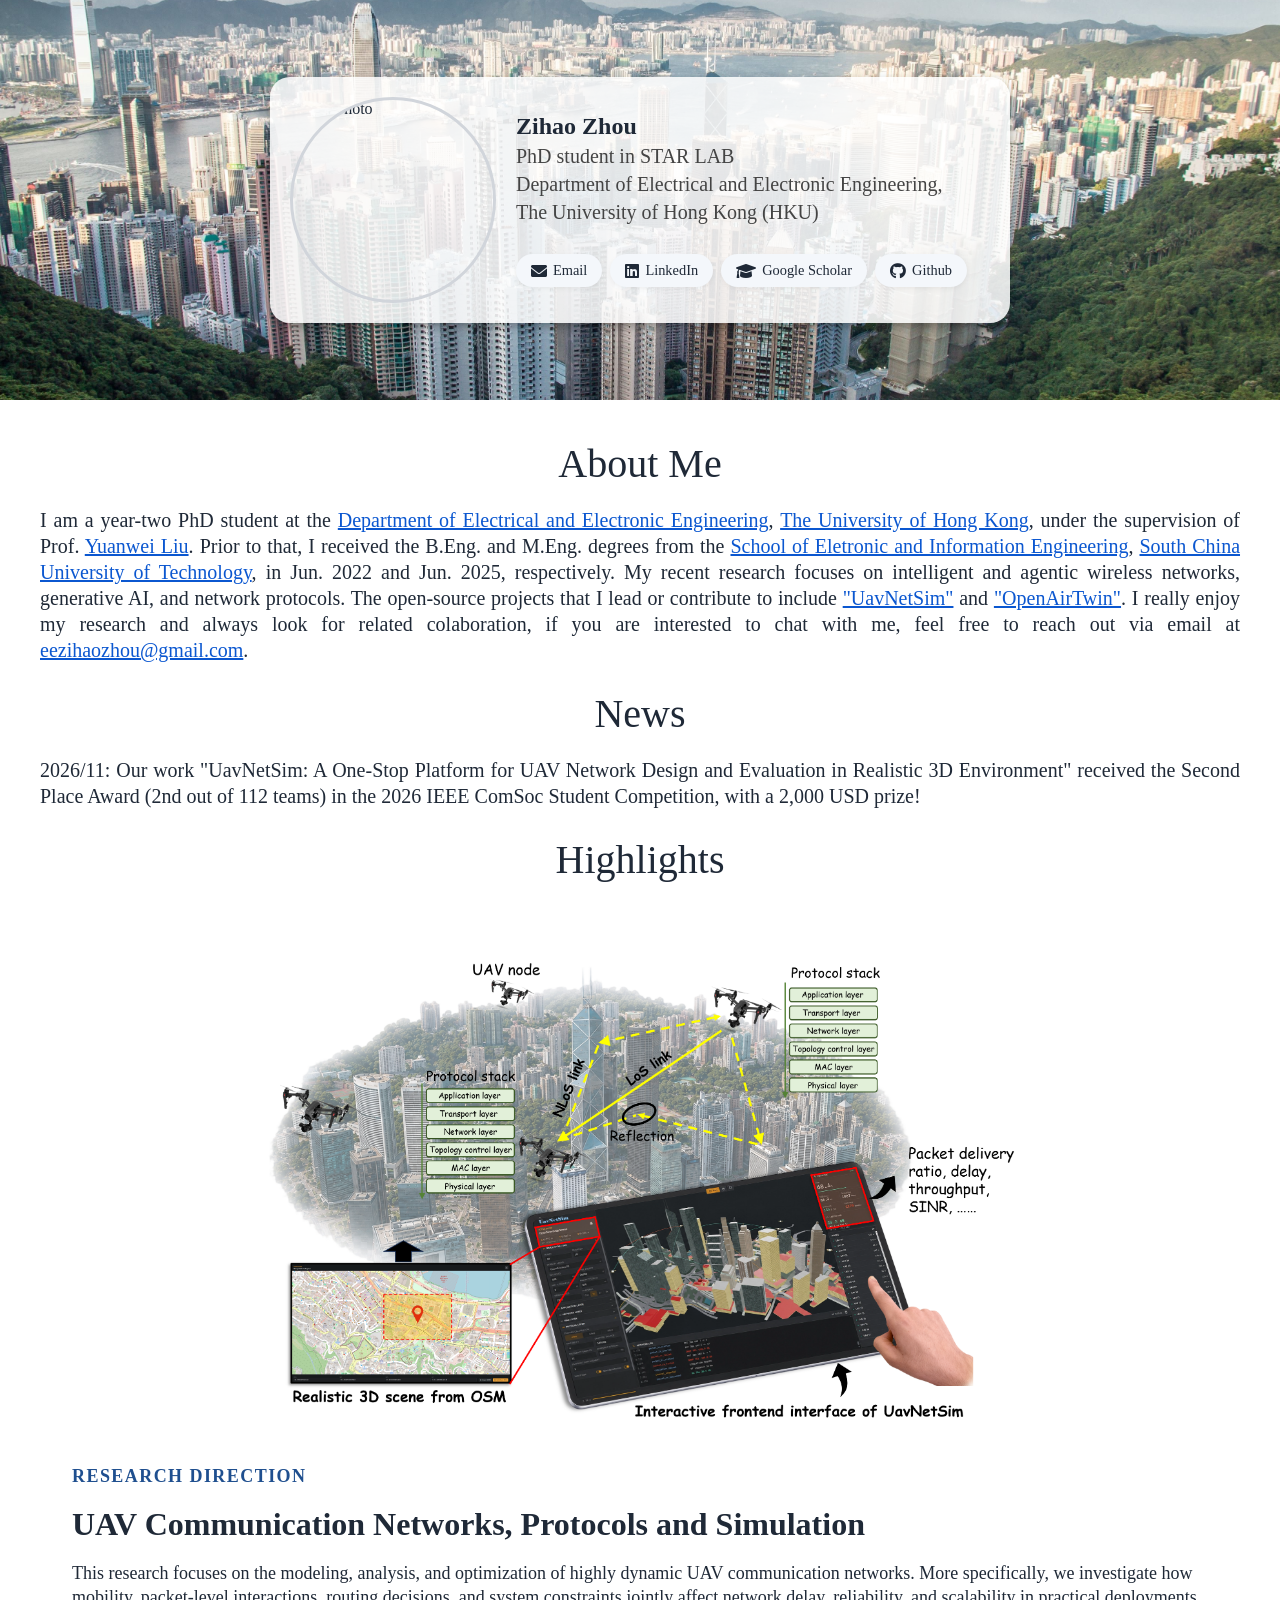
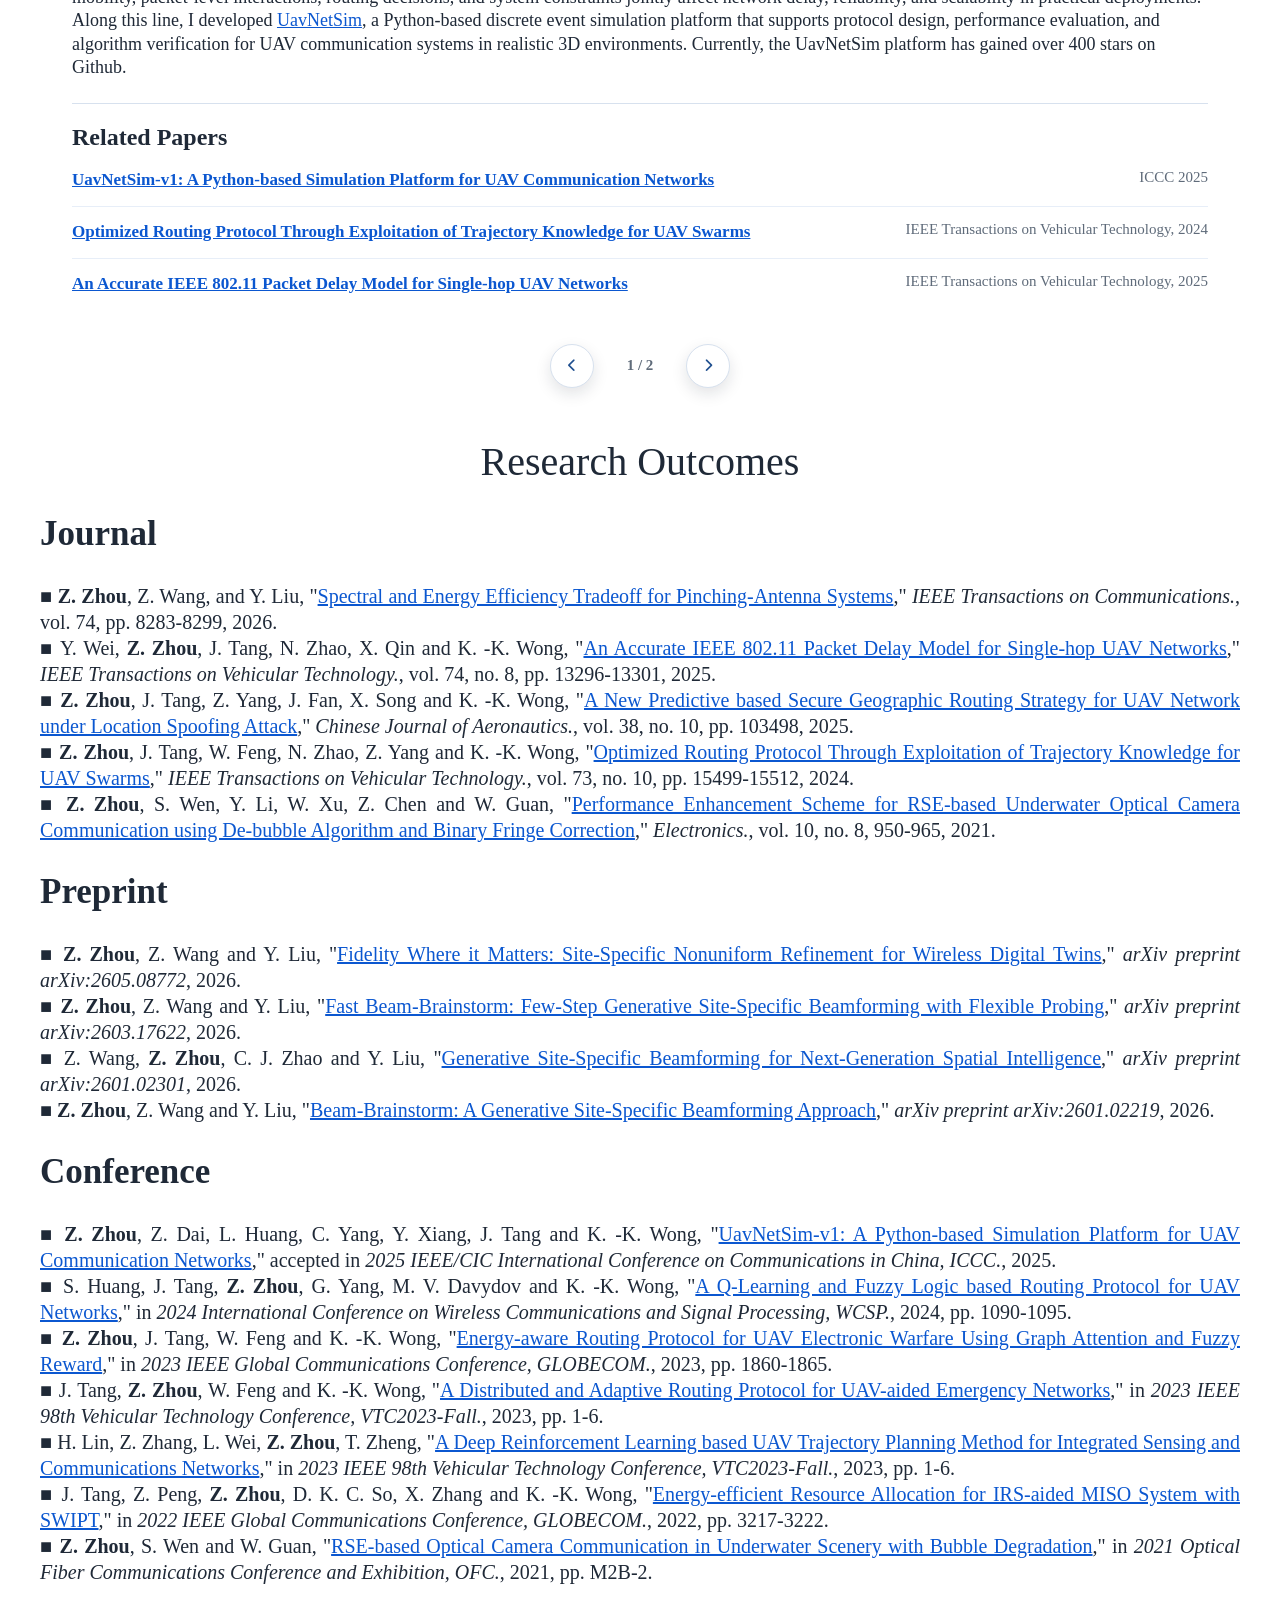
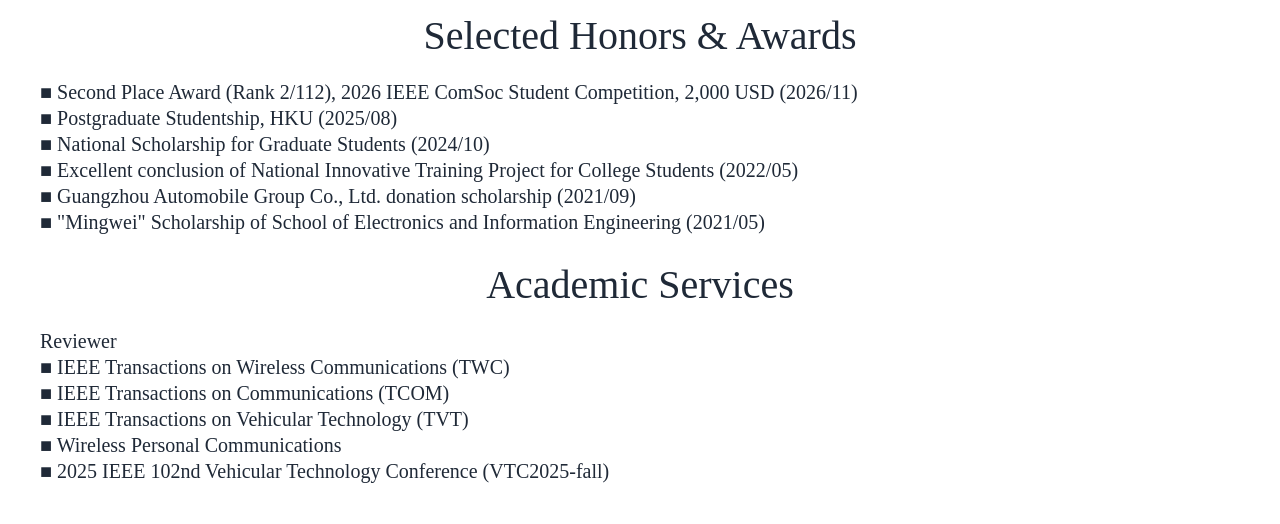
==== index.html @ ff1c07c1 "Update index.html" ====
<!DOCTYPE html>
<html lang="en">
<head>
  <meta charset="UTF-8">
  <title>Felix, Z. Zhou</title>
  <meta name="description" content="Zihao Zhou's homepage">
  <link rel="stylesheet" type="text/css" href="stylesheet.css?v=20260824-comic">

  <!-- Link for icons -->
  <link rel="stylesheet" href="https://cdnjs.cloudflare.com/ajax/libs/font-awesome/6.0.0/css/all.min.css">
</head>

<body>
  <div class="header">
    <div class="info-box">
      <img src="images/ZihaoZhou.jpg" alt="My Photo">
      <div class="info-text">
        <h1>Zihao Zhou</h1>
        <p>PhD student in STAR LAB</p>
        <p>Department of Electrical and Electronic Engineering,</p>
        <p>The University of Hong Kong (HKU)</p>

        <div class="social-links">
          <a href="mailto:eezihaozhou@gmail.com" aria-label="Email"><i class="fas fa-envelope"></i> Email</a>
          <a href="https://www.linkedin.com/in/zihao-felix-zhou-886499319/" aria-label="LinkedIn"><i class="fab fa-linkedin"></i> LinkedIn</a>
          <a href="https://scholar.google.com/citations?user=kRO-WKAAAAAJ&hl=en" aria-label="Google Scholar"><i class="fas fa-graduation-cap"></i> Google Scholar</a>
          <a href="https://github.com/Zihao-Felix-Zhou/" aria-label="GitHub"><i class="fab fa-github"></i> Github</a>
        </div>
      </div>
    </div>
  </div>

  <main class="main-container">
    <div class="main-text">
      <h1>About Me</h1>
      <p>
        I am a year-two PhD student at the <a href="https://www.eee.hku.hk/">Department of Electrical and Electronic Engineering</a>,
        <a href="https://www.hku.hk/">The University of Hong Kong</a>, under the supervision of Prof. <a href="https://www.eee.hku.hk/~yuanwei/">Yuanwei Liu</a>.
        Prior to that, I received the B.Eng. and M.Eng. degrees from the <a href="https://www2.scut.edu.cn/ee/">School of Eletronic and Information Engineering</a>,
        <a href="https://www.scut.edu.cn/new/">South China University of Technology</a>, in Jun. 2022 and Jun. 2025, respectively. My recent research focuses on
        intelligent and agentic wireless networks, generative AI, and network protocols. The open-source projects that I lead or contribute to include 
        <a href="https://github.com/Zihao-Felix-Zhou/UavNetSim">"UavNetSim"</a> and <a href="https://github.com/HKUOpenSource/OpenAirTwin">"OpenAirTwin"</a>.
        I really enjoy my research and always look for related colaboration, if you are interested to chat with me,
        feel free to reach out via email at <a href="mailto:eezihaozhou@gmail.com">eezihaozhou@gmail.com</a>.
      </p>
    </div>

    <div class="main-text">
      <h1>News</h1>
      <p>
        2026/11: Our work "UavNetSim: A One-Stop Platform for UAV Network Design and Evaluation in Realistic 3D Environment" 
        received the Second Place Award (2nd out of 112 teams) in the 2026 IEEE ComSoc Student Competition, with a 2,000 USD prize! <br>
      </p>

    <div class="main-text">
      <h1>Highlights</h1>
    </div>

    <section class="highlights-carousel" data-highlight-carousel>
      <div class="highlight-viewport">
        <div class="highlight-track">
          <article class="highlight-slide">
            <section class="highlight-card">
              <div class="highlight-media">
                <img src="images/overview.png" alt="UavNetSim-v1 overview">
              </div>

              <div class="highlight-content">
                <p class="highlight-label">Research Direction</p>
                <h2>UAV Communication Networks, Protocols and Simulation</h2>
                <p>
                  This research focuses on the modeling, analysis, and optimization of highly dynamic UAV communication networks. More specifically, 
                  we investigate how mobility, packet-level interactions, routing decisions, and system constraints jointly affect network
                  delay, reliability, and scalability in practical deployments. Along this line, I developed 
                  <a href="https://github.com/Zihao-Felix-Zhou/UavNetSim-v1">UavNetSim</a>, a Python-based discrete event simulation platform that supports
                  protocol design, performance evaluation, and algorithm verification for UAV communication systems in realistic 3D environments. Currently,
                  the UavNetSim platform has gained over 400 stars on Github.
                </p>

                <div class="highlight-results">
                  <h3>Related Papers</h3>
                  <ul class="highlight-paper-list">
                    <li>
                      <a href="https://arxiv.org/abs/2507.09852">UavNetSim-v1: A Python-based Simulation Platform for UAV Communication Networks</a>
                      <span>ICCC 2025</span>
                    </li>
                    <li>
                      <a href="https://ieeexplore.ieee.org/abstract/document/10539275">Optimized Routing Protocol Through Exploitation of Trajectory Knowledge for UAV Swarms</a>
                      <span>IEEE Transactions on Vehicular Technology, 2024</span>
                    </li>
                    <li>
                      <a href="https://ieeexplore.ieee.org/abstract/document/10938402/">An Accurate IEEE 802.11 Packet Delay Model for Single-hop UAV Networks</a>
                      <span>IEEE Transactions on Vehicular Technology, 2025</span>
                    </li>        
                  </ul>
                </div>
              </div>
            </section>
          </article>

          <article class="highlight-slide">
            <section class="highlight-card">
              <div class="highlight-media">
                <img src="images/GenSSBF.png" alt="Generative site-specific beamforming overview">
              </div>

              <div class="highlight-content">
                <p class="highlight-label">Research Direction</p>
                <h2>Spatial Intelligence and Site-Specific Learning</h2>
                <p>
                  This project investigates spatial intelligence from two perspectives. The first concerns the data foundation (stage 1), which specifically includes the
                  construction, refinement, and calibration of digital twins (DTs), as well as the design of wireless datasets. The second perspective focuses on 
                  how site-specific data (from stage 1) and environmental information from other modalities can be leveraged to assist downstream wireless tasks (stage 2), e.g., beamforming,
                  and radio map prediction. 
                </p>

                <div class="highlight-results">
                  <h3>Related Papers</h3>
                  <ul class="highlight-paper-list">
                    <li>
                      <a href="https://arxiv.org/abs/2605.08772">Fidelity Where it Matters: Site-Specific Nonuniform Refinement for Wireless Digital Twins</a>
                      <span>arXiv 2026</span>
                    </li>          
                    <li>
                      <a href="https://arxiv.org/abs/2601.02301">Generative Site-Specific Beamforming for Next-Generation Spatial Intelligence</a>
                      <span>IEEE Communications Magazine, 2026</span>
                    </li>
                    <li>
                      <a href="https://arxiv.org/abs/2603.17622">Fast Beam-Brainstorm: Few-Step Generative Site-Specific Beamforming with Flexible Probing</a>
                      <span>arXiv 2026</span>
                    </li>
                    <li>
                      <a href="https://arxiv.org/abs/2601.02219">Beam-Brainstorm: A Generative Site-Specific Beamforming Approach</a>
                      <span>arXiv 2026</span>
                    </li> 
                  </ul>
                </div>
              </div>
            </section>
          </article>
        </div>
      </div>

      <div class="highlight-controls">
        <button class="highlight-nav" type="button" data-highlight-prev aria-label="Previous research direction">
          <i class="fas fa-chevron-left"></i>
        </button>
        <span class="highlight-counter" data-highlight-counter>1 / 2</span>
        <button class="highlight-nav" type="button" data-highlight-next aria-label="Next research direction">
          <i class="fas fa-chevron-right"></i>
        </button>
      </div>
    </section>

    <div class="main-text">
      <h1>Research Outcomes</h1>
      <h2 style="text-align: left;">Journal</h2>
      <p>
        &#9632; <b>Z. Zhou</b>, Z. Wang, and Y. Liu,
        "<a href="https://ieeexplore.ieee.org/abstract/document/11493532">Spectral and Energy Efficiency Tradeoff for Pinching-Antenna Systems</a>,"
        <i>IEEE Transactions on Communications.</i>,
        vol. 74, pp. 8283-8299, 2026. <br>
        
        &#9632; Y. Wei, <b>Z. Zhou</b>, J. Tang, N. Zhao, X. Qin and K. -K. Wong,
        "<a href="https://ieeexplore.ieee.org/abstract/document/10938402/">An Accurate IEEE 802.11 Packet Delay Model for Single-hop UAV Networks</a>,"
        <i>IEEE Transactions on Vehicular Technology.</i>,
        vol. 74, no. 8, pp. 13296-13301, 2025. <br>

        &#9632; <b>Z. Zhou</b>, J. Tang, Z. Yang, J. Fan, X. Song and K. -K. Wong,
        "<a href="https://www.sciencedirect.com/science/article/pii/S1000936125001049#aep-article-footnote-id1">A New Predictive based Secure Geographic Routing Strategy for UAV Network under Location Spoofing Attack</a>,"
        <i>Chinese Journal of Aeronautics.</i>,
        vol. 38, no. 10, pp. 103498, 2025. <br>

        &#9632; <b>Z. Zhou</b>, J. Tang, W. Feng, N. Zhao, Z. Yang and K. -K. Wong,
        "<a href="https://ieeexplore.ieee.org/abstract/document/10539275">Optimized Routing Protocol Through Exploitation of Trajectory Knowledge for UAV Swarms</a>,"
        <i>IEEE Transactions on Vehicular Technology.</i>,
        vol. 73, no. 10, pp. 15499-15512, 2024. <br>

        &#9632; <b>Z. Zhou</b>, S. Wen, Y. Li, W. Xu, Z. Chen and W. Guan,
        "<a href="https://www.mdpi.com/2079-9292/10/8/950">Performance Enhancement Scheme for RSE-based Underwater Optical Camera Communication using De-bubble Algorithm and Binary Fringe Correction</a>,"
        <i>Electronics.</i>,
        vol. 10, no. 8, 950-965, 2021.<br>
      </p>

      <h2 style="text-align: left;">Preprint</h2>
      <p>
        &#9632; <b>Z. Zhou</b>, Z. Wang and Y. Liu,
        "<a href="https://arxiv.org/abs/2605.08772">Fidelity Where it Matters: Site-Specific Nonuniform Refinement for Wireless Digital Twins</a>,"
        <i>arXiv preprint arXiv:2605.08772</i>, 2026. <br>
        
        &#9632; <b>Z. Zhou</b>, Z. Wang and Y. Liu,
        "<a href="https://arxiv.org/abs/2603.17622">Fast Beam-Brainstorm: Few-Step Generative Site-Specific Beamforming with Flexible Probing</a>,"
        <i>arXiv preprint arXiv:2603.17622</i>, 2026. <br>
        
        &#9632; Z. Wang, <b>Z. Zhou</b>, C. J. Zhao and Y. Liu,
        "<a href="https://arxiv.org/abs/2601.02301">Generative Site-Specific Beamforming for Next-Generation Spatial Intelligence</a>,"
        <i>arXiv preprint arXiv:2601.02301</i>, 2026. <br>

        &#9632; <b>Z. Zhou</b>, Z. Wang and Y. Liu,
        "<a href="https://arxiv.org/abs/2601.02219">Beam-Brainstorm: A Generative Site-Specific Beamforming Approach</a>,"
        <i>arXiv preprint arXiv:2601.02219</i>, 2026. <br>
      </p>

      <h2 style="text-align: left;">Conference</h2>
      <p>
        &#9632; <b>Z. Zhou</b>, Z. Dai, L. Huang, C. Yang, Y. Xiang, J. Tang and K. -K. Wong,
        "<a href="https://arxiv.org/abs/2507.09852">UavNetSim-v1: A Python-based Simulation Platform for UAV Communication Networks</a>," accepted in
        <i>2025 IEEE/CIC International Conference on Communications in China, ICCC.</i>, 2025.<br>

        &#9632; S. Huang, J. Tang, <b>Z. Zhou</b>, G. Yang, M. V. Davydov and K. -K. Wong,
        "<a href="https://ieeexplore.ieee.org/document/10826772">A Q-Learning and Fuzzy Logic based Routing Protocol for UAV Networks</a>,"
        in <i>2024 International Conference on Wireless Communications and Signal Processing, WCSP.</i>,
        2024, pp. 1090-1095.<br>

        &#9632; <b>Z. Zhou</b>, J. Tang, W. Feng and K. -K. Wong,
        "<a href="https://ieeexplore.ieee.org/abstract/document/10437213">Energy-aware Routing Protocol for UAV Electronic Warfare Using Graph Attention and Fuzzy Reward</a>,"
        in <i>2023 IEEE Global Communications Conference, GLOBECOM.</i>,
        2023, pp. 1860-1865.<br>

        &#9632; J. Tang, <b>Z. Zhou</b>, W. Feng and K. -K. Wong,
        "<a href="https://ieeexplore.ieee.org/abstract/document/10333575">A Distributed and Adaptive Routing Protocol for UAV-aided Emergency Networks</a>,"
        in <i>2023 IEEE 98th Vehicular Technology Conference, VTC2023-Fall.</i>,
        2023, pp. 1-6.<br>

        &#9632; H. Lin, Z. Zhang, L. Wei, <b>Z. Zhou</b>, T. Zheng,
        "<a href="https://ieeexplore.ieee.org/abstract/document/10333531">A Deep Reinforcement Learning based UAV Trajectory Planning Method for Integrated Sensing and Communications Networks</a>,"
        in <i>2023 IEEE 98th Vehicular Technology Conference, VTC2023-Fall.</i>,
        2023, pp. 1-6.<br>

        &#9632; J. Tang, Z. Peng, <b>Z. Zhou</b>, D. K. C. So, X. Zhang and K. -K. Wong,
        "<a href="https://ieeexplore.ieee.org/abstract/document/10000645">Energy-efficient Resource Allocation for IRS-aided MISO System with SWIPT</a>,"
        in <i>2022 IEEE Global Communications Conference, GLOBECOM.</i>,
        2022, pp. 3217-3222.<br>

        &#9632; <b>Z. Zhou</b>, S. Wen and W. Guan,
        "<a href="https://opg.optica.org/abstract.cfm?uri=OFC-2021-M2B.2">RSE-based Optical Camera Communication in Underwater Scenery with Bubble Degradation</a>,"
        in <i>2021 Optical Fiber Communications Conference and Exhibition, OFC.</i>,
        2021, pp. M2B-2.<br>
      </p>
    </div>

    <div class="main-text">
      <h1>Selected Honors & Awards</h1>
      <p>
        &#9632; Second Place Award (Rank 2/112), 2026 IEEE ComSoc Student Competition, 2,000 USD (2026/11) <br>
        &#9632; Postgraduate Studentship, HKU (2025/08) <br>
        &#9632; National Scholarship for Graduate Students (2024/10) <br>
        &#9632; Excellent conclusion of National Innovative Training Project for College Students (2022/05) <br>
        &#9632; Guangzhou Automobile Group Co., Ltd. donation scholarship (2021/09) <br>
        &#9632; "Mingwei" Scholarship of School of Electronics and Information Engineering (2021/05) <br>
      </p>
    </div>

    <div class="main-text">
      <h1>Academic Services</h1>
      <p>
        Reviewer<br>
        &#9632; IEEE Transactions on Wireless Communications (TWC) <br>
        &#9632; IEEE Transactions on Communications (TCOM) <br>
        &#9632; IEEE Transactions on Vehicular Technology (TVT) <br>
        &#9632; Wireless Personal Communications <br>
        &#9632; 2025 IEEE 102nd Vehicular Technology Conference (VTC2025-fall) <br>
      </p>
    </div>

    <script>
      document.querySelectorAll("[data-highlight-carousel]").forEach((carousel) => {
        const track = carousel.querySelector(".highlight-track");
        const slides = Array.from(carousel.querySelectorAll(".highlight-slide"));
        const prevButton = carousel.querySelector("[data-highlight-prev]");
        const nextButton = carousel.querySelector("[data-highlight-next]");
        const counter = carousel.querySelector("[data-highlight-counter]");
        const viewport = carousel.querySelector(".highlight-viewport");
        let currentIndex = 0;
        let startX = null;

        function syncViewportHeight() {
          viewport.style.height = `${slides[currentIndex].offsetHeight}px`;
        }

        function updateCarousel() {
          track.style.transform = `translateX(-${currentIndex * 100}%)`;
          counter.textContent = `${currentIndex + 1} / ${slides.length}`;

          const isSingleSlide = slides.length <= 1;
          prevButton.disabled = isSingleSlide;
          nextButton.disabled = isSingleSlide;

          requestAnimationFrame(syncViewportHeight);
        }

        function showSlide(index) {
          currentIndex = (index + slides.length) % slides.length;
          updateCarousel();
        }

        prevButton.addEventListener("click", () => showSlide(currentIndex - 1));
        nextButton.addEventListener("click", () => showSlide(currentIndex + 1));

        viewport.addEventListener("pointerdown", (event) => {
          if (event.pointerType !== "touch") {
            startX = null;
            return;
          }

          startX = event.clientX;
        });

        viewport.addEventListener("pointerup", (event) => {
          if (event.pointerType !== "touch") {
            startX = null;
            return;
          }

          if (startX === null) {
            return;
          }

          const deltaX = event.clientX - startX;
          startX = null;

          if (Math.abs(deltaX) < 50) {
            return;
          }

          if (deltaX > 0) {
            showSlide(currentIndex - 1);
            return;
          }

          showSlide(currentIndex + 1);
        });

        viewport.addEventListener("pointerleave", () => {
          startX = null;
        });

        viewport.addEventListener("pointercancel", () => {
          startX = null;
        });

        updateCarousel();
        window.addEventListener("resize", syncViewportHeight);
        window.addEventListener("load", syncViewportHeight);
      });
    </script>

    <script type="text/javascript" id="clustrmaps" src="//clustrmaps.com/map_v2.js?d=jdVFfP7hsiqmHBLNMCb8-M3EGM4RxQ9QWeLvNR3xdIs&cl=ffffff&w=400"></script>
  </main>
</body>
</html>
---- stylesheet.css ----
:root {
  --primary-color: #1f4f8f;
  --primary-dark: #163a69;
  --accent-color: #eef4ff;
  --text-color: #1f2937;
  --text-light: #5f6b7a;
  --light-gray: #f4f7fb;
  --border-color: #d7e1ee;
  --card-bg: #ffffff;
  --box-shadow: 0 12px 30px rgba(15, 23, 42, 0.08);
  --transition: all 0.25s ease;
}

body {
  margin: 0;
  font-family: "Comic Sans MS", "Comic Sans", cursive;
  color: var(--text-color);
  background-color: #ffffff;
}

/* **********************Header********************** */
.header {
  background-image: url("images/Hong-Kong-2.jpg");
  background-size: cover;
  background-position: center;
  height: 400px;
  position: relative;
}

.info-box {
  position: absolute;
  top: 50%;
  left: 50%;
  transform: translate(-50%, -50%);
  background-color: rgba(255, 255, 255, 0.86);
  border-radius: 20px;
  box-shadow: 0 4px 10px rgba(0, 0, 0, 0.3);
  display: flex;
  padding: 20px;
  width: 700px;
  max-width: calc(100% - 40px);
  align-items: center;
}

.info-box img {
  width: 200px;
  height: 200px;
  border-radius: 50%;
  object-fit: cover;
  margin-right: 20px;
  border: 3px solid #d1d5db;
}

.info-text h1 {
  margin: 0;
  font-size: 24px;
}

.info-text p {
  margin: 5px 0;
  font-size: 20px;
  color: #444444;
}
/* -------------------------------------------------- */

/* ***********************Main*********************** */
.main-container {
  max-width: 1200px;
  margin: 40px auto;
  padding: 0 20px;
}

.main-text h1 {
  text-align: center;
  font-size: 40px;
  font-weight: normal;
  margin-bottom: 0.5em;
}

.main-text h2 {
  text-align: left;
  font-size: 35px;
}

.main-text p {
  text-align: justify;
  font-size: 20px;
  line-height: 1.3;
}

a {
  color: #0b57d0;
  text-decoration: underline;
}

a:hover {
  color: #0842a0;
}
/* -------------------------------------------------- */

/* *******************Social Links******************* */
.social-links {
  display: flex;
  justify-content: start;
  flex-wrap: wrap;
  gap: 8px;
  margin-top: 30px;
}

.social-links a {
  display: inline-flex;
  align-items: center;
  gap: 6px;
  padding: 8px 15px;
  border-radius: 25px;
  background-color: var(--light-gray);
  color: var(--text-color);
  text-decoration: none;
  transition: var(--transition);
  font-weight: 500;
  box-shadow: 0 2px 5px rgba(0, 0, 0, 0.05);
  font-size: 0.9rem;
}

.social-links a:hover {
  background-color: var(--accent-color);
  color: var(--primary-color);
  transform: translateY(-3px);
  box-shadow: var(--box-shadow);
}

.social-links a i {
  font-size: 1rem;
}
/* -------------------------------------------------- */

/* *********************Highlights******************* */
.highlights-carousel {
  width: 100%;
  margin-bottom: 50px;
}

.highlight-viewport {
  overflow: hidden;
  touch-action: pan-y;
  transition: height 0.35s ease;
}

.highlight-track {
  display: flex;
  align-items: flex-start;
  transition: transform 0.45s ease;
  will-change: transform;
}

.highlight-slide {
  flex: 0 0 100%;
  min-width: 100%;
}

.highlight-card {
  width: 100%;
  background-color: var(--card-bg);
  border-radius: 18px;
  overflow: hidden;
  transition: transform 0.3s ease;
}

.highlight-card:hover {
  transform: translateY(-5px);
}

.highlight-media {
  background: transparent;
  padding: 18px 18px 0;
  overflow: hidden;
}

.highlight-media img {
  width: 100%;
  height: auto;
  max-height: 520px;
  display: block;
  object-fit: contain;
  transition: transform 0.35s ease;
}

.highlight-card:hover .highlight-media img {
  transform: scale(1.03);
}

.highlight-content {
  padding: 24px 32px 30px;
}

.highlight-label {
  margin: 0 0 10px;
  font-size: 0.95rem;
  font-weight: 700;
  letter-spacing: 0.08em;
  text-transform: uppercase;
  color: var(--primary-color);
  text-align: left;
}

.highlight-content h2 {
  margin: 0 0 18px;
  font-size: 32px;
  line-height: 1.25;
}

.highlight-content p {
  margin: 0 0 16px;
  font-size: 18px;
  line-height: 1.3;
  text-align: left;
}

.highlight-content p:last-child {
  margin-bottom: 0;
}

.highlight-proof {
  display: inline-flex;
  align-items: center;
  gap: 7px;
  margin-top: 2px;
  color: var(--primary-color);
  font-size: 16px;
  text-decoration: none;
  border-bottom: 1px solid currentColor;
}

.highlight-proof:hover {
  color: #0842a0;
}

.highlight-proof i {
  font-size: 18px;
}

.highlight-proof strong {
  font-size: 18px;
}

.highlight-results {
  margin-top: 24px;
  padding-top: 20px;
  border-top: 1px solid var(--border-color);
}

.highlight-results h3 {
  margin: 0 0 18px;
  font-size: 24px;
}

.highlight-paper-list {
  list-style: none;
  margin: 0;
  padding: 0;
}

.highlight-paper-list li {
  display: flex;
  flex-direction: column;
  gap: 6px;
  padding: 14px 0;
  border-bottom: 1px solid #e7eef8;
}

.highlight-paper-list li:first-child {
  padding-top: 0;
}

.highlight-paper-list li:last-child {
  border-bottom: none;
  padding-bottom: 0;
}

.highlight-paper-list a {
  font-size: 17px;
  font-weight: 600;
  line-height: 1.35;
}

.highlight-paper-list span {
  color: var(--text-light);
  font-size: 15px;
}

.highlight-controls {
  display: flex;
  align-items: center;
  justify-content: center;
  gap: 14px;
  margin-top: 18px;
}

.highlight-nav {
  width: 44px;
  height: 44px;
  border: 1px solid var(--border-color);
  border-radius: 50%;
  background-color: #ffffff;
  color: var(--primary-color);
  cursor: pointer;
  box-shadow: 0 6px 16px rgba(15, 23, 42, 0.12);
  transition: transform 0.25s ease, box-shadow 0.25s ease, background-color 0.25s ease;
}

.highlight-nav:hover {
  transform: translateY(-2px);
  background-color: var(--accent-color);
  box-shadow: 0 10px 20px rgba(15, 23, 42, 0.16);
}

.highlight-nav:disabled {
  cursor: not-allowed;
  opacity: 0.45;
  transform: none;
  box-shadow: 0 6px 16px rgba(15, 23, 42, 0.08);
}

.highlight-counter {
  min-width: 64px;
  text-align: center;
  font-size: 15px;
  font-weight: 600;
  color: var(--text-light);
}
/* -------------------------------------------------- */

/* *********************Responsive******************* */
@media (min-width: 900px) {
  .highlight-paper-list li {
    flex-direction: row;
    justify-content: space-between;
    align-items: flex-start;
    gap: 20px;
  }

  .highlight-paper-list a {
    max-width: 74%;
  }

  .highlight-paper-list span {
    text-align: right;
    white-space: nowrap;
  }
}

@media (max-width: 767px) {
  .header {
    height: auto;
    padding: 36px 0;
  }

  .info-box {
    position: static;
    transform: none;
    flex-direction: column;
    text-align: center;
    width: auto;
    margin: 0 20px;
  }

  .info-box img {
    margin-right: 0;
    margin-bottom: 18px;
    width: 160px;
    height: 160px;
  }

  .info-text p {
    font-size: 18px;
  }

  .main-container {
    margin: 24px auto;
  }

  .main-text h1 {
    font-size: 32px;
  }

  .main-text h2,
  .highlight-content h2 {
    font-size: 28px;
  }

  .main-text p,
  .highlight-content p,
  .highlight-paper-list a {
    font-size: 18px;
  }

  .highlight-media {
    padding: 14px 14px 0;
  }

  .highlight-media img {
    max-height: 360px;
  }

  .highlight-content {
    padding: 22px 20px;
  }

  .highlight-results h3 {
    font-size: 22px;
  }

  .highlight-controls {
    gap: 12px;
    margin-top: 14px;
  }

  .highlight-nav {
    width: 40px;
    height: 40px;
  }

  .highlight-counter {
    font-size: 14px;
  }

  .highlight-paper-list span {
    font-size: 15px;
  }
}
/* -------------------------------------------------- */
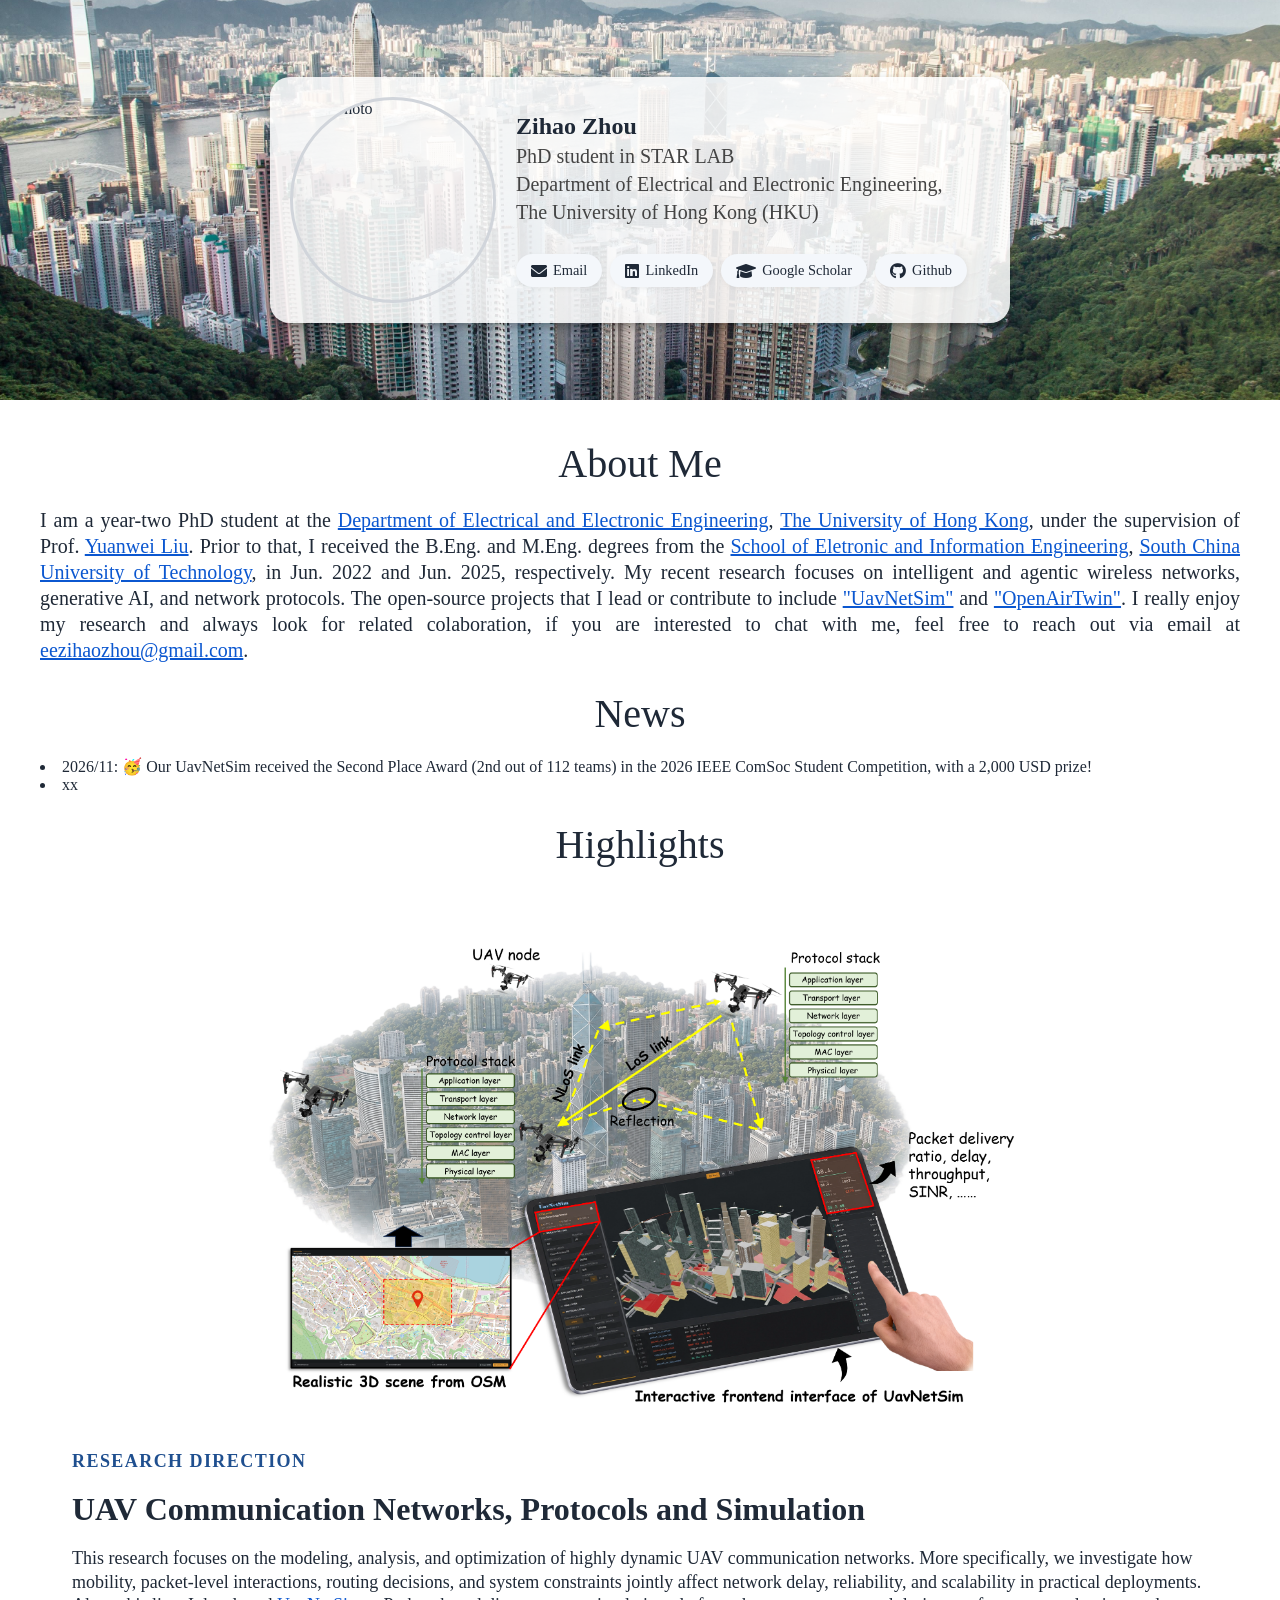
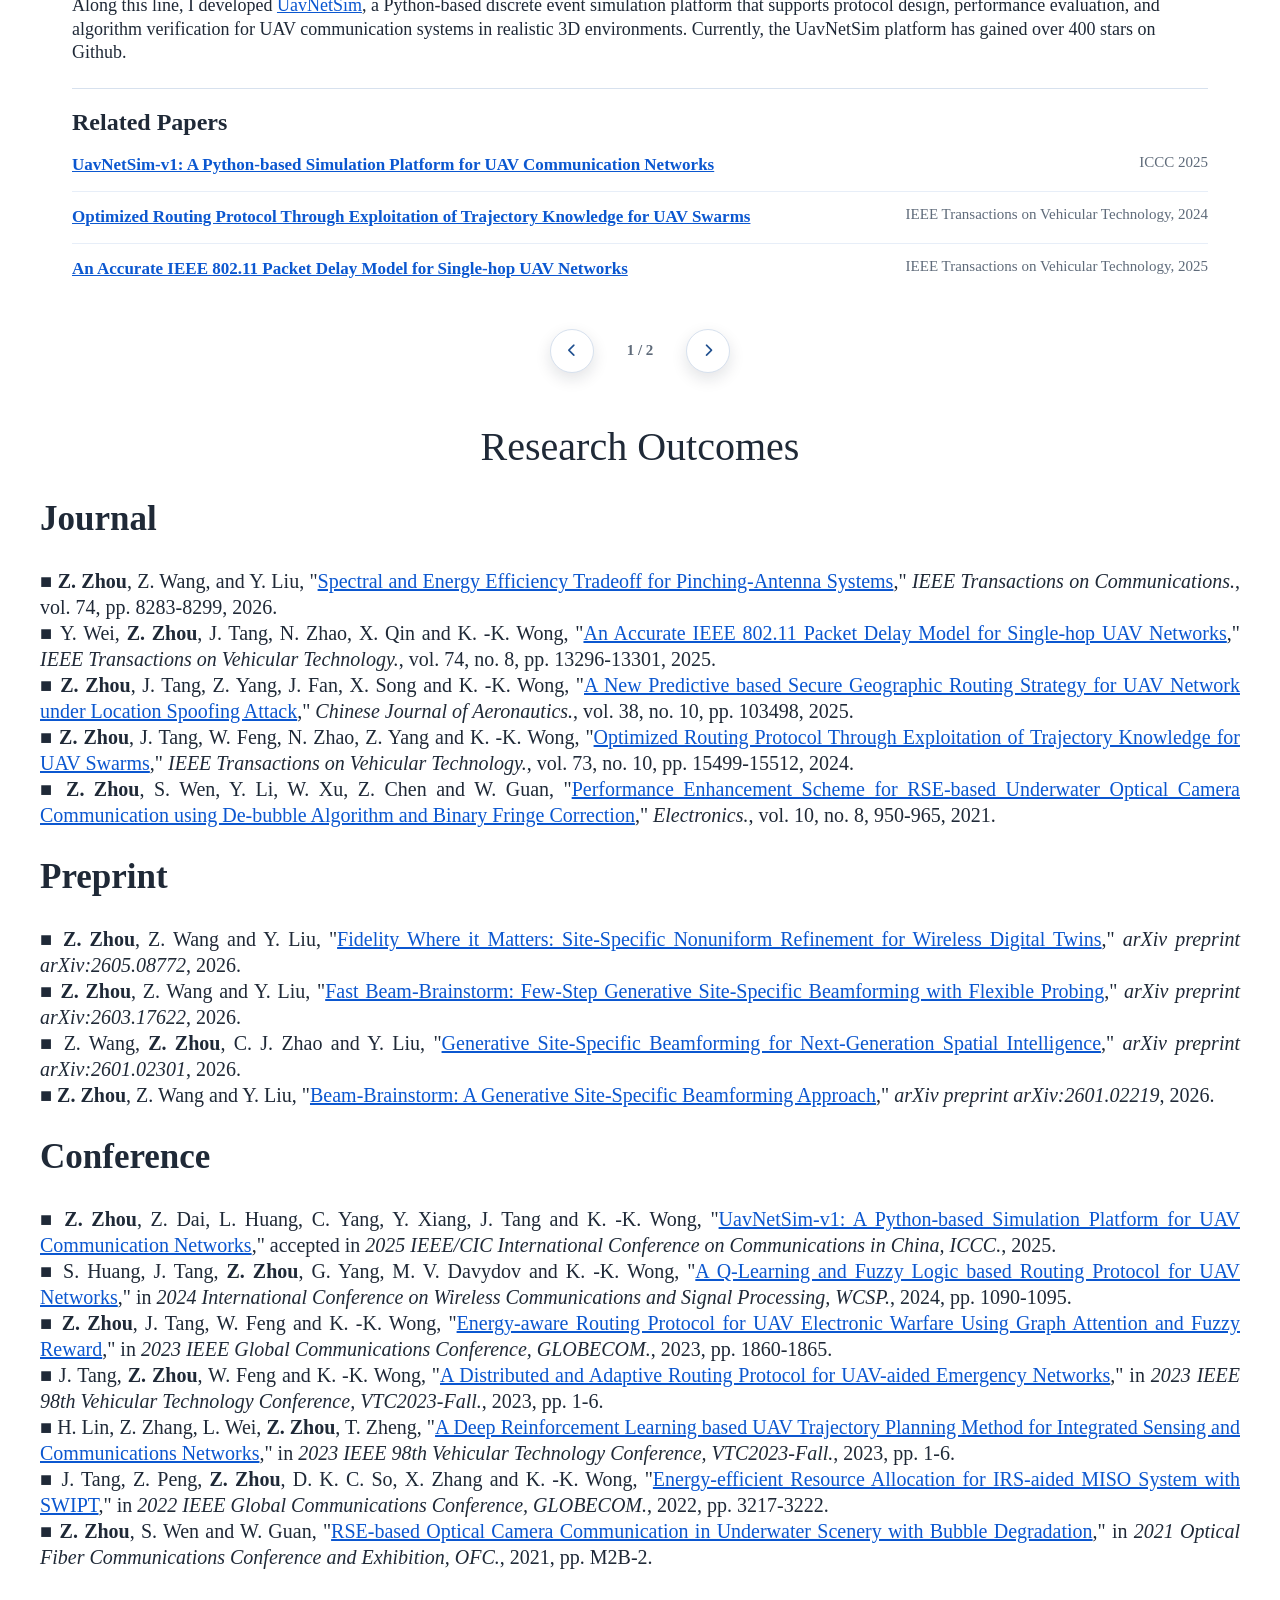
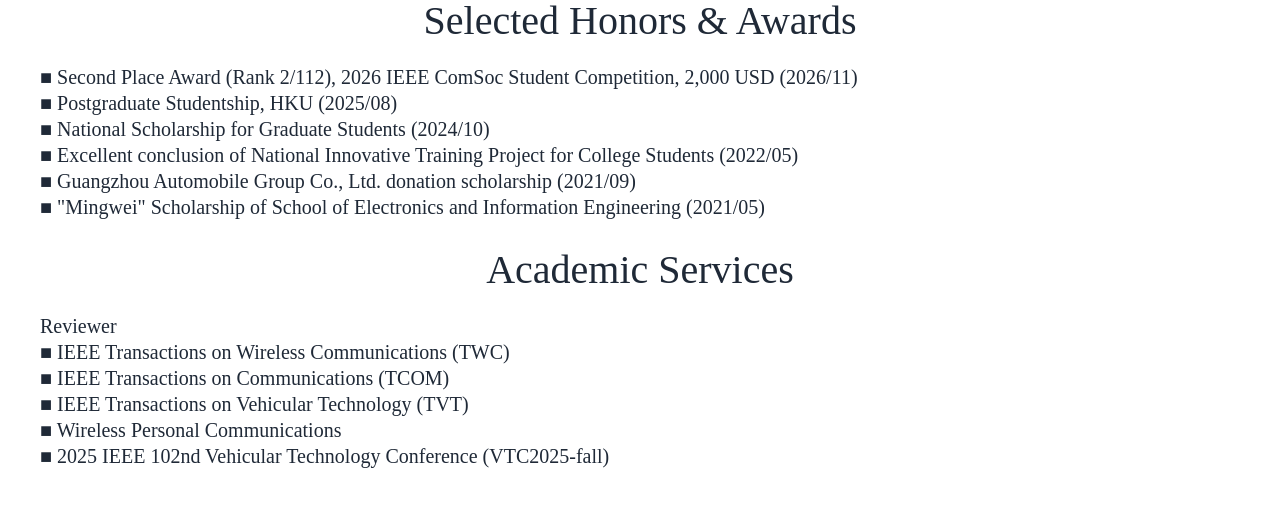
==== commit 64c31c4b: "Update index.html" ====
--- a/index.html
+++ b/index.html
@@ -47,10 +47,13 @@
 
     <div class="main-text">
       <h1>News</h1>
-      <p>
-        2026/11: Our work "UavNetSim: A One-Stop Platform for UAV Network Design and Evaluation in Realistic 3D Environment" 
-        received the Second Place Award (2nd out of 112 teams) in the 2026 IEEE ComSoc Student Competition, with a 2,000 USD prize! <br>
-      </p>
+      <li>
+        2026/11: 🥳 Our UavNetSim received the Second Place Award (2nd out of 112 teams) in the 2026 IEEE ComSoc Student Competition, with a 2,000 USD prize! 
+      </li>
+
+      <li>
+        xx
+      </li>
 
     <div class="main-text">
       <h1>Highlights</h1>
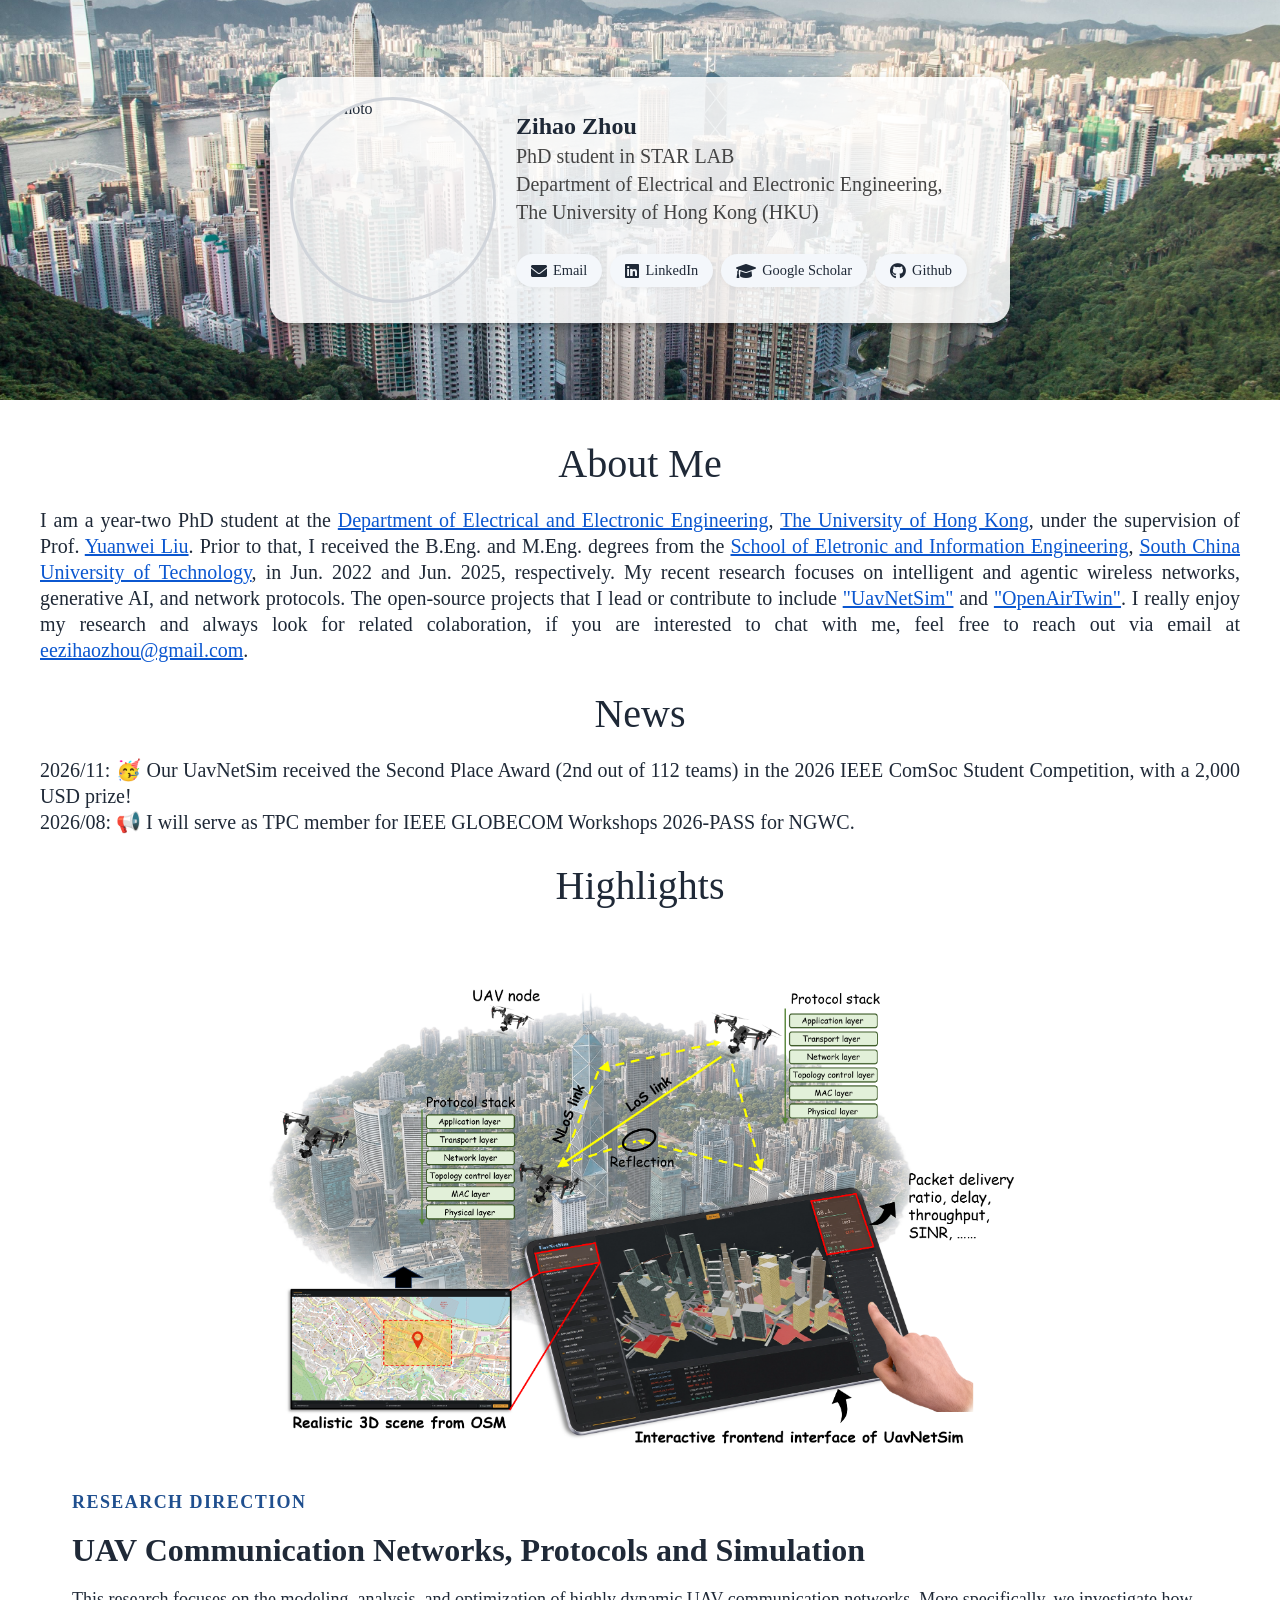
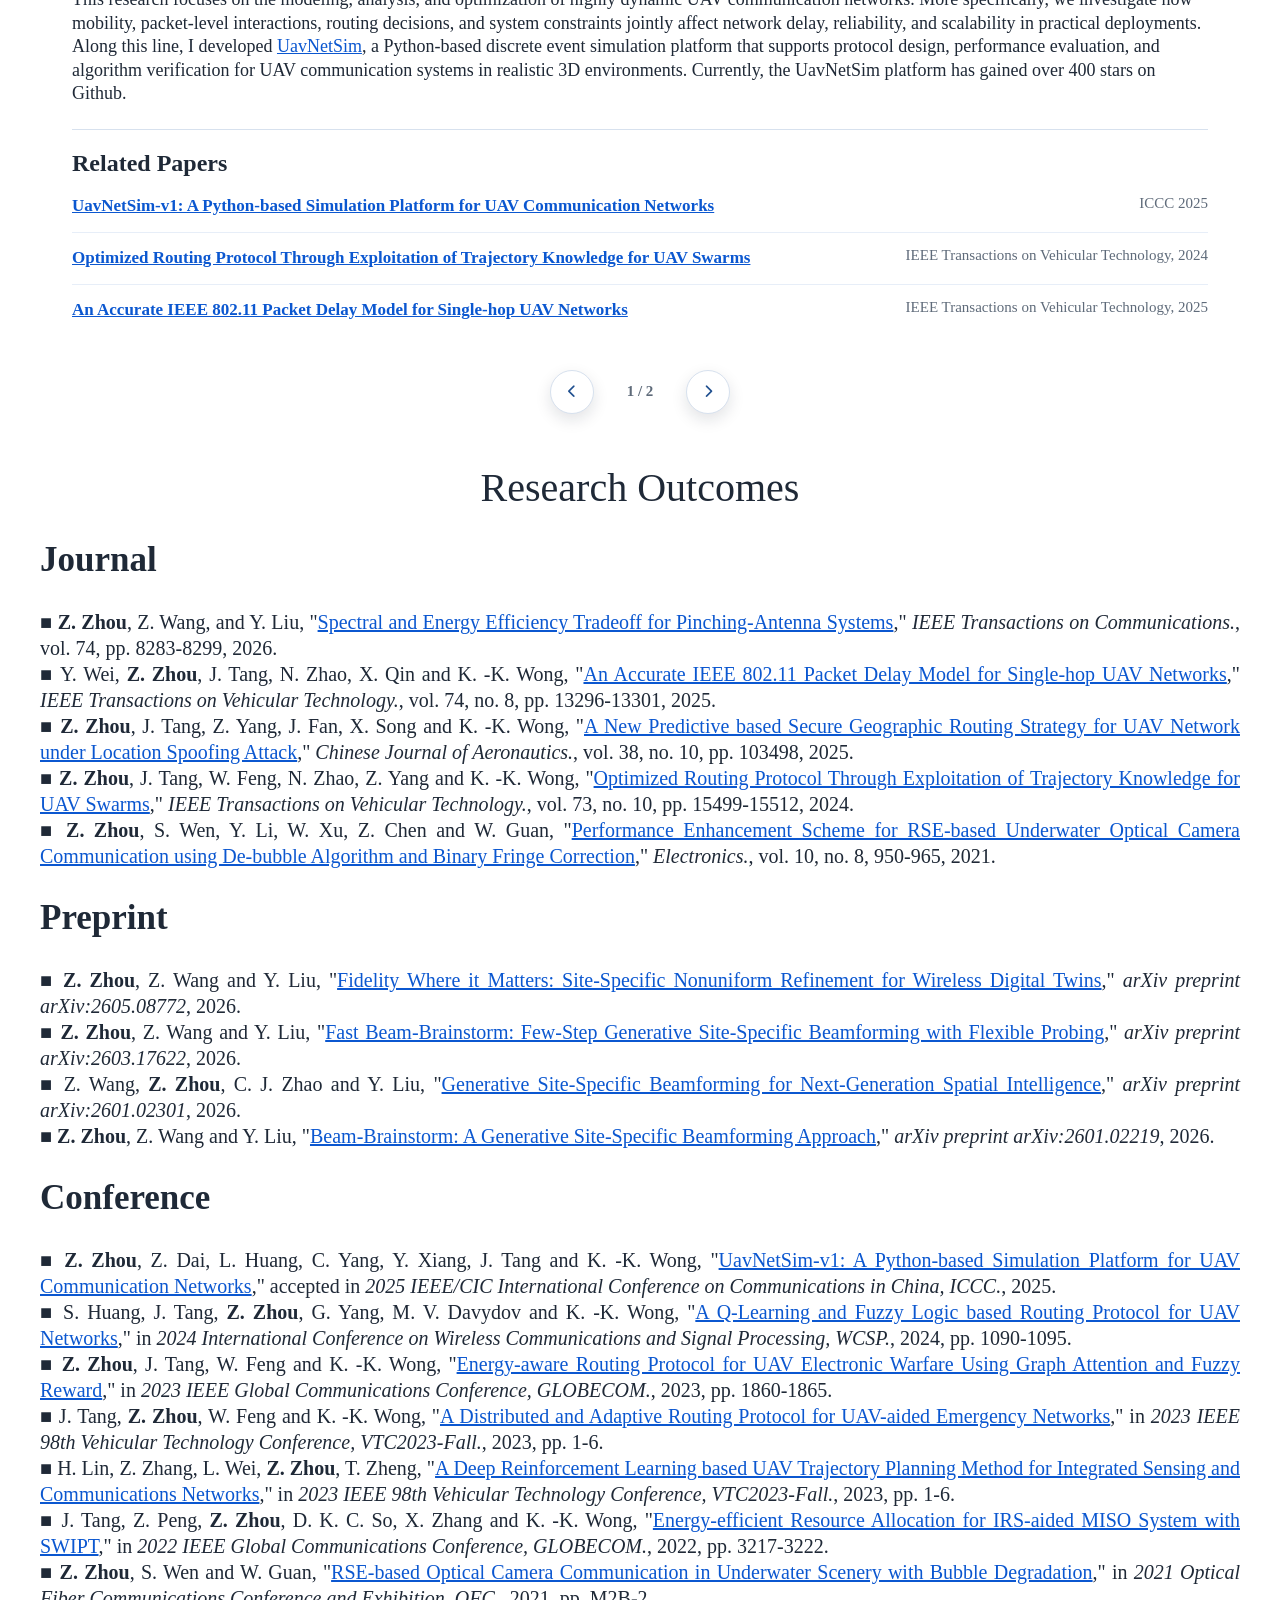
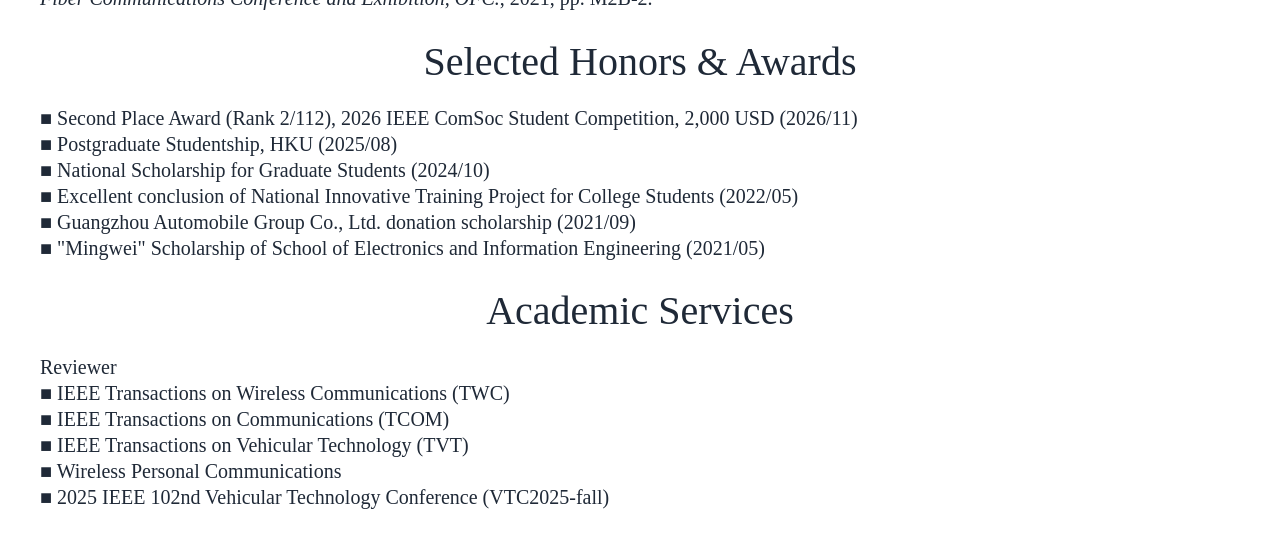
==== commit 8fc01c5c: "Update index.html" ====
--- a/index.html
+++ b/index.html
@@ -47,13 +47,10 @@
 
     <div class="main-text">
       <h1>News</h1>
-      <li>
-        2026/11: 🥳 Our UavNetSim received the Second Place Award (2nd out of 112 teams) in the 2026 IEEE ComSoc Student Competition, with a 2,000 USD prize! 
-      </li>
-
-      <li>
-        xx
-      </li>
+      <p>
+        2026/11: 🥳 Our UavNetSim received the Second Place Award (2nd out of 112 teams) in the 2026 IEEE ComSoc Student Competition, with a 2,000 USD prize! <br>
+        2026/08: 📢 I will serve as TPC member for IEEE GLOBECOM Workshops 2026-PASS for NGWC. <br>
+      </p>
 
     <div class="main-text">
       <h1>Highlights</h1>
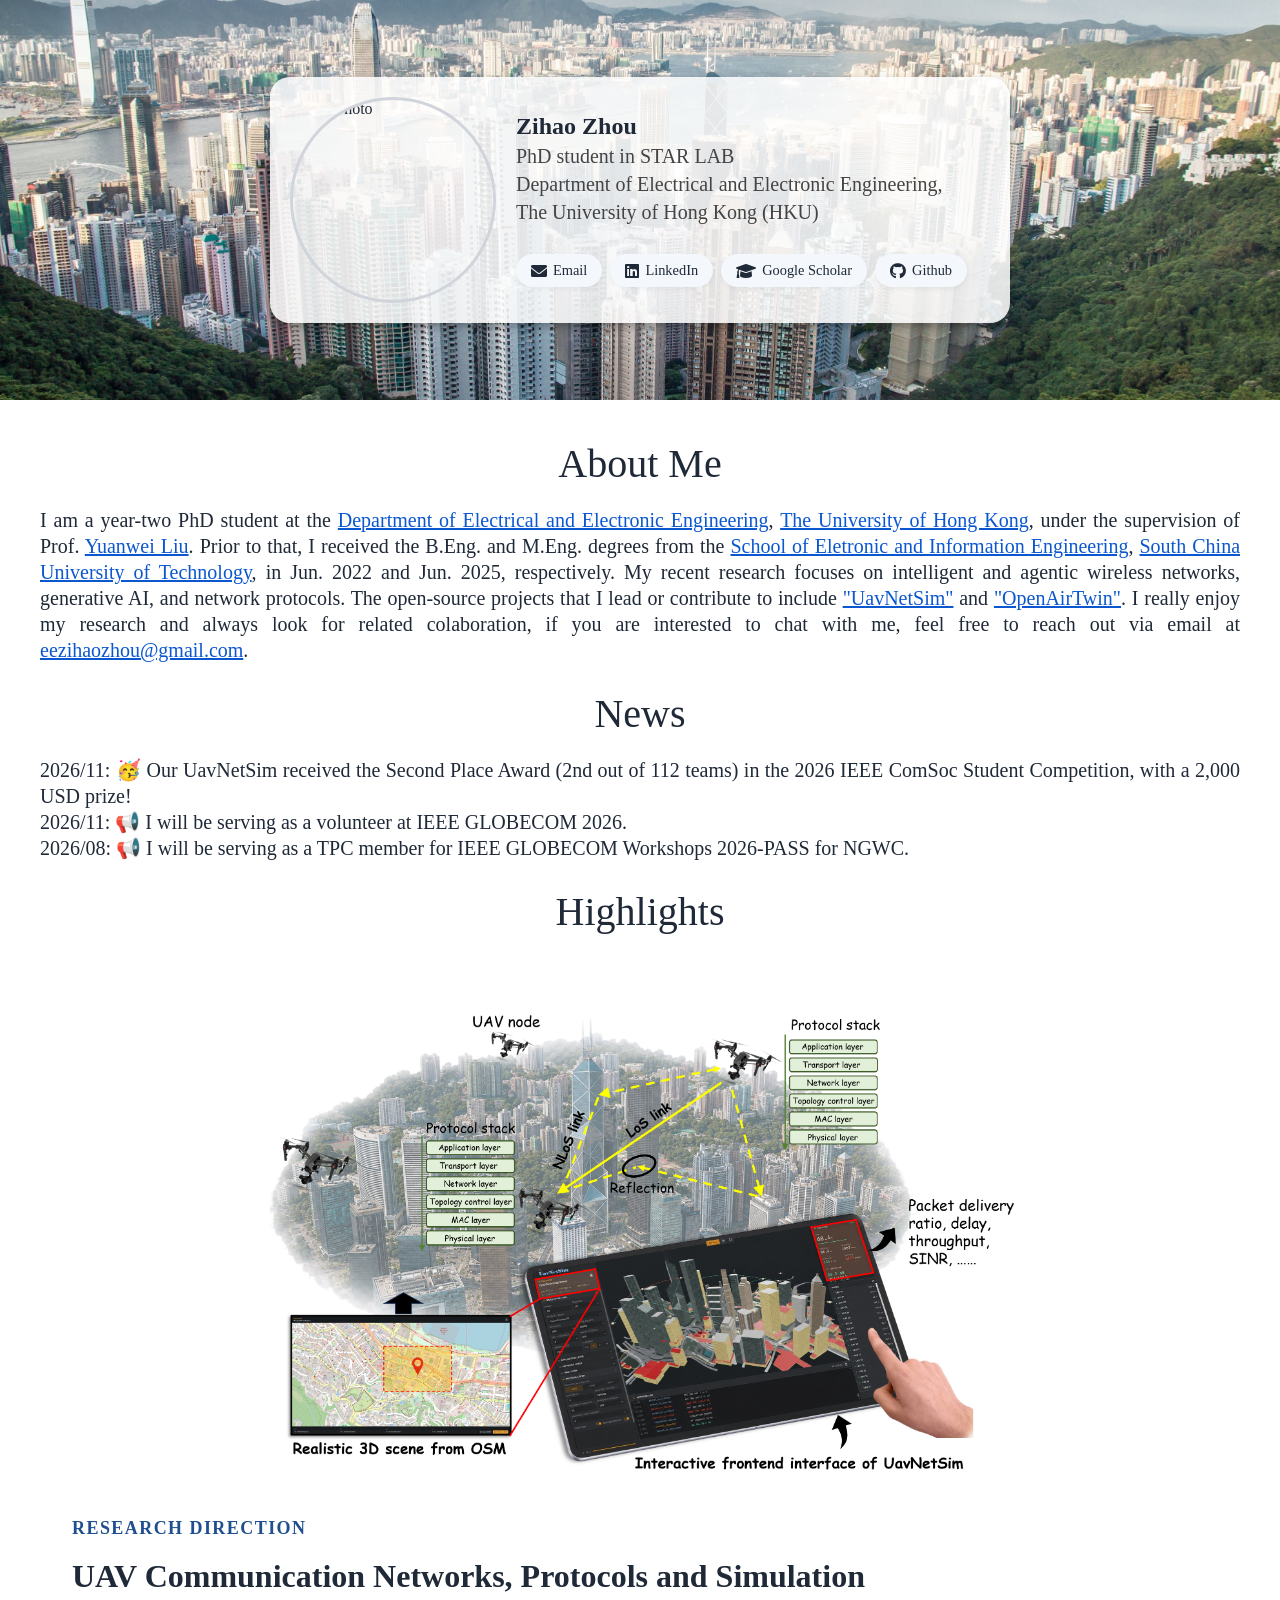
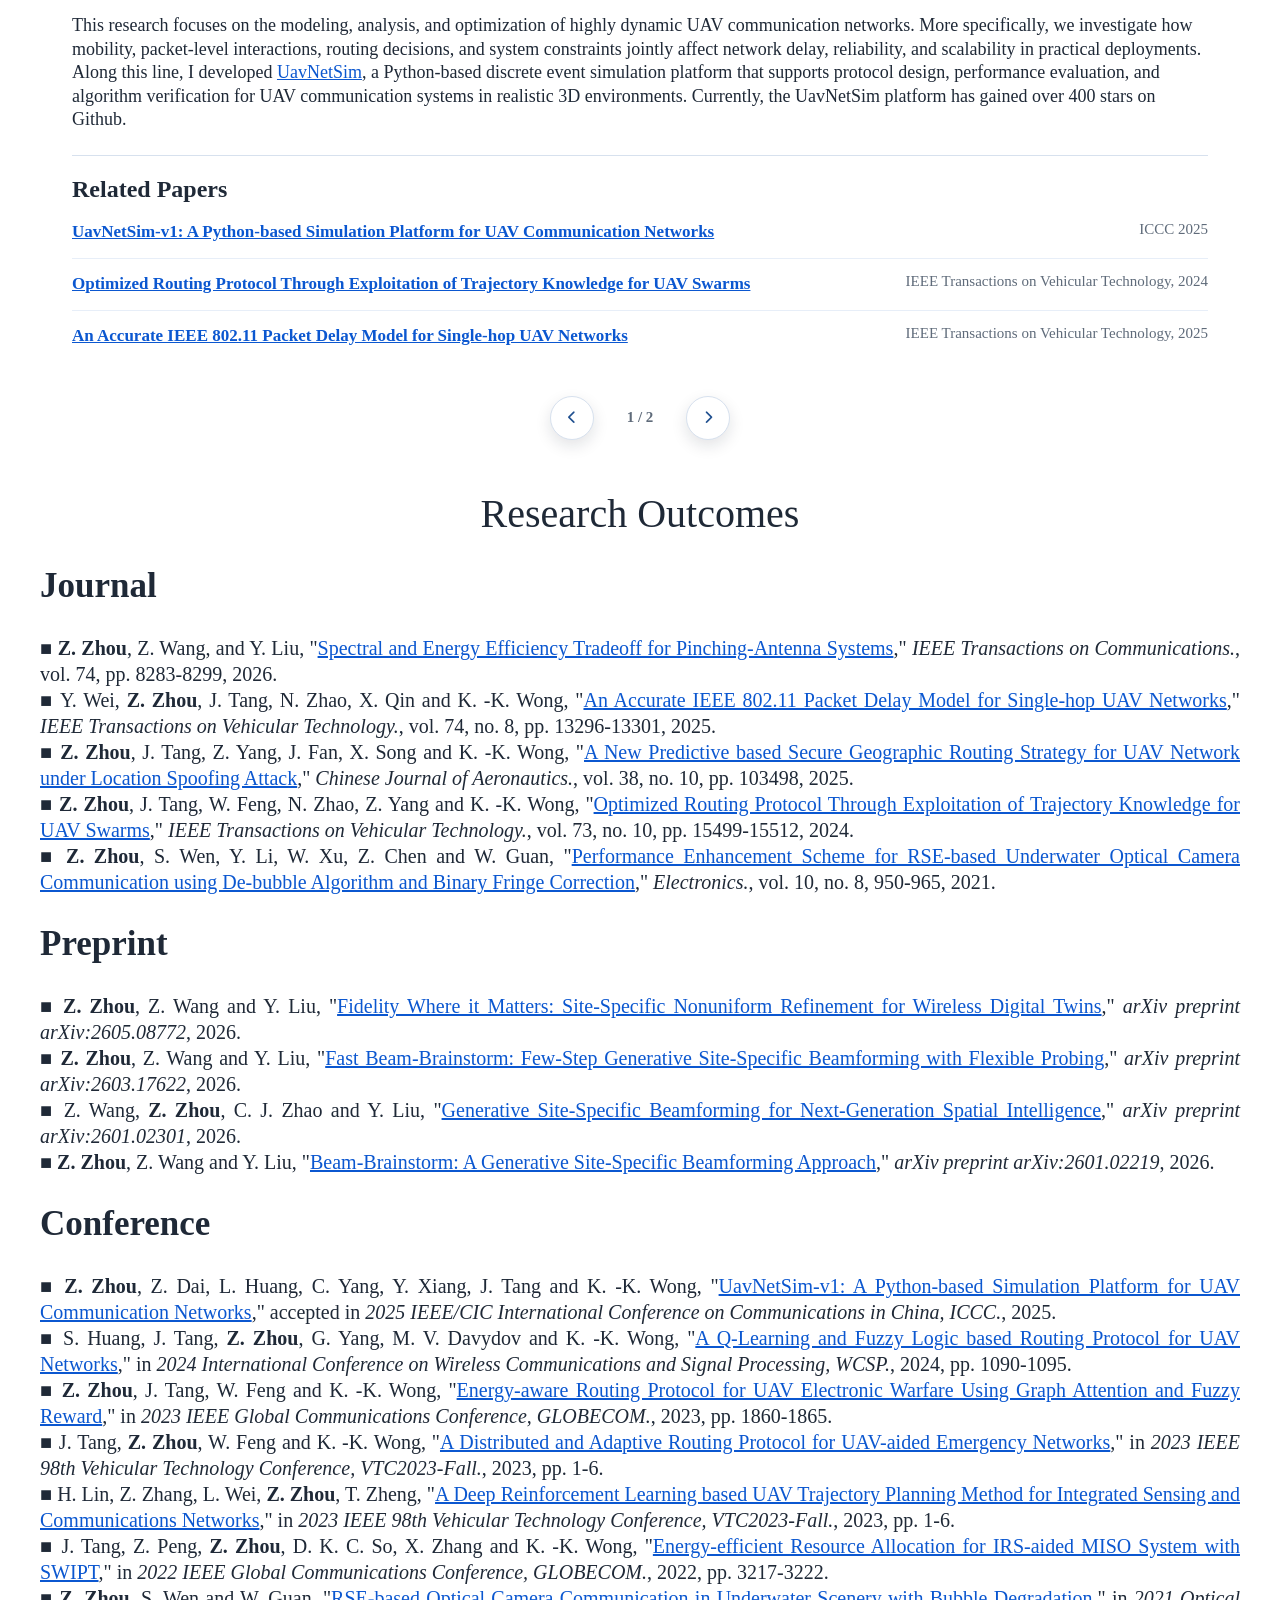
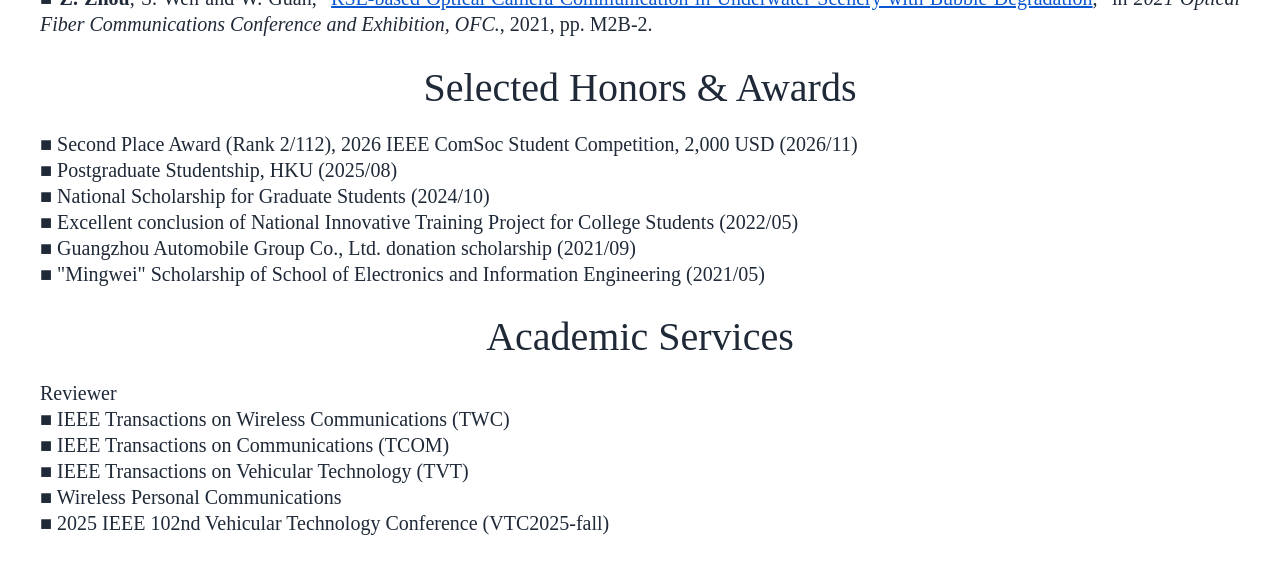
==== commit 4f36498e: "Update index.html" ====
--- a/index.html
+++ b/index.html
@@ -49,7 +49,8 @@
       <h1>News</h1>
       <p>
         2026/11: 🥳 Our UavNetSim received the Second Place Award (2nd out of 112 teams) in the 2026 IEEE ComSoc Student Competition, with a 2,000 USD prize! <br>
-        2026/08: 📢 I will serve as TPC member for IEEE GLOBECOM Workshops 2026-PASS for NGWC. <br>
+        2026/11: 📢 I will be serving as a volunteer at IEEE GLOBECOM 2026. <br>
+        2026/08: 📢 I will be serving as a TPC member for IEEE GLOBECOM Workshops 2026-PASS for NGWC. <br>
       </p>
 
     <div class="main-text">
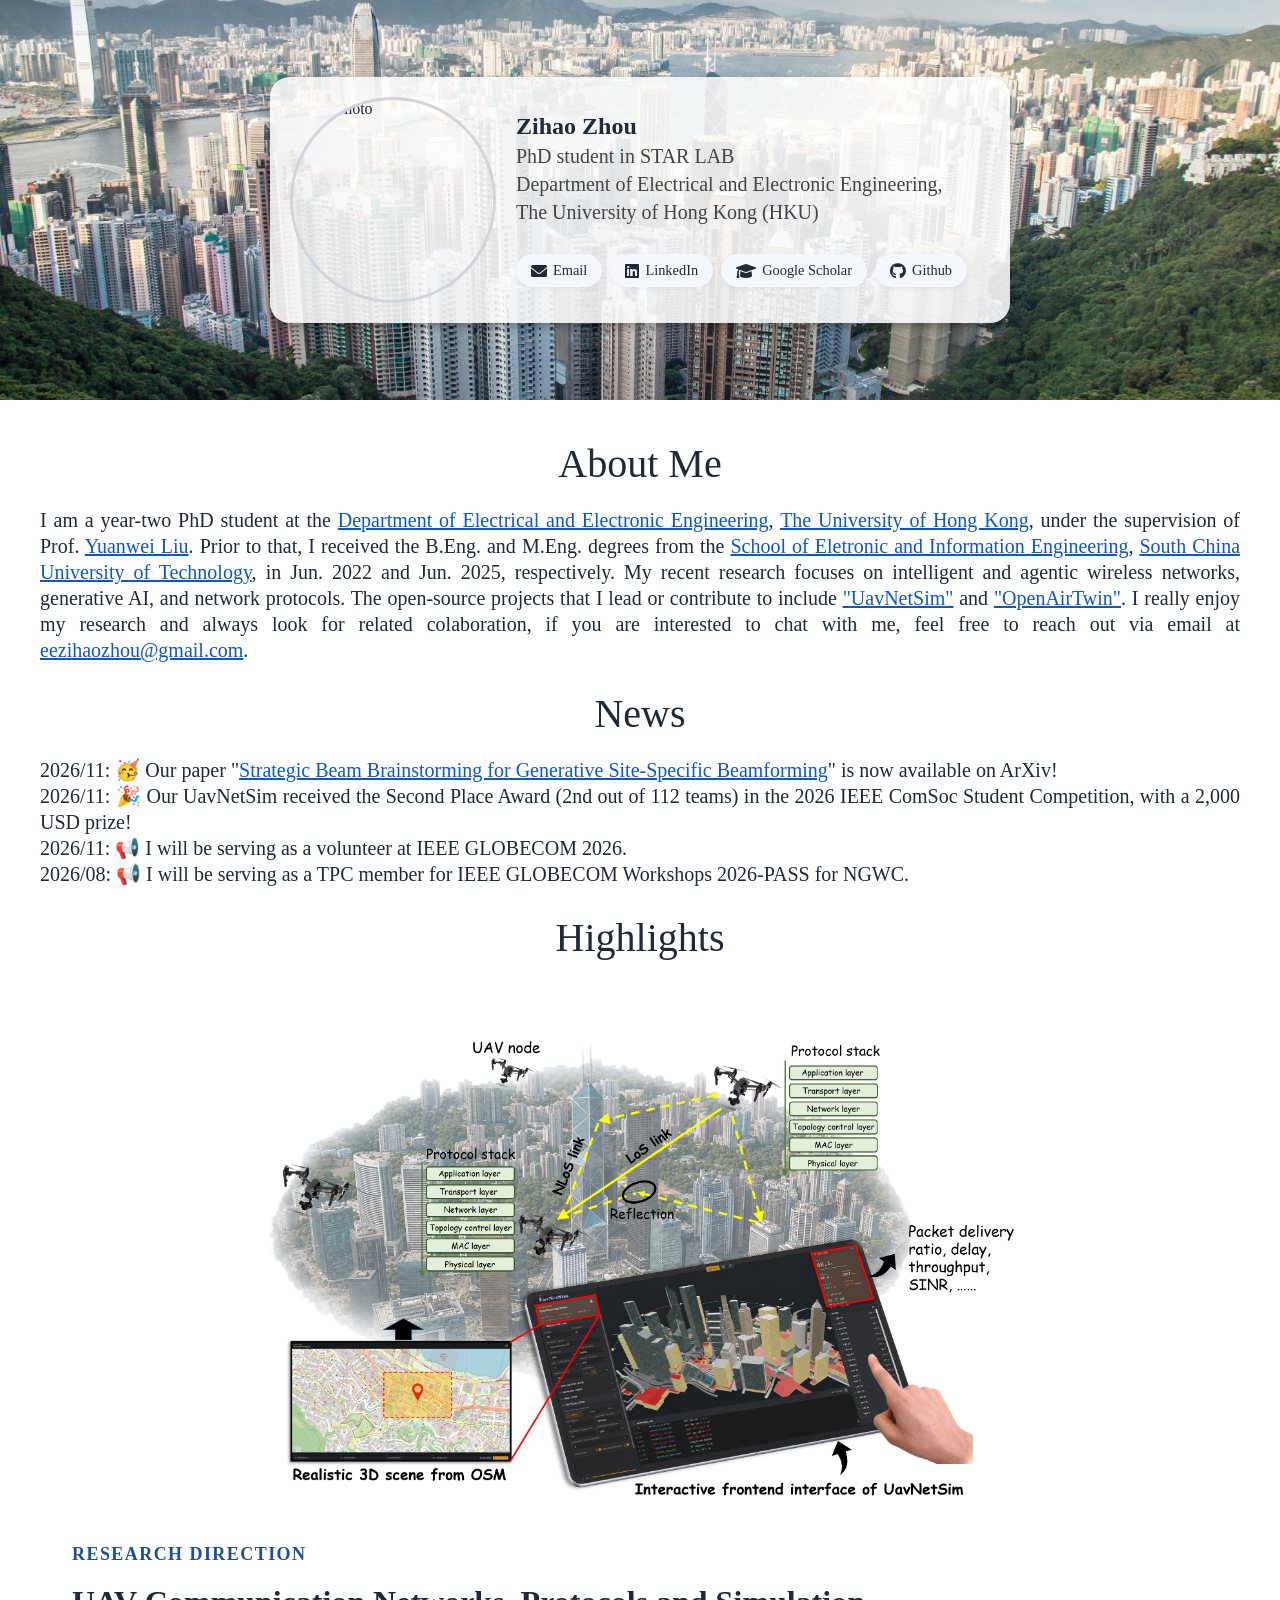
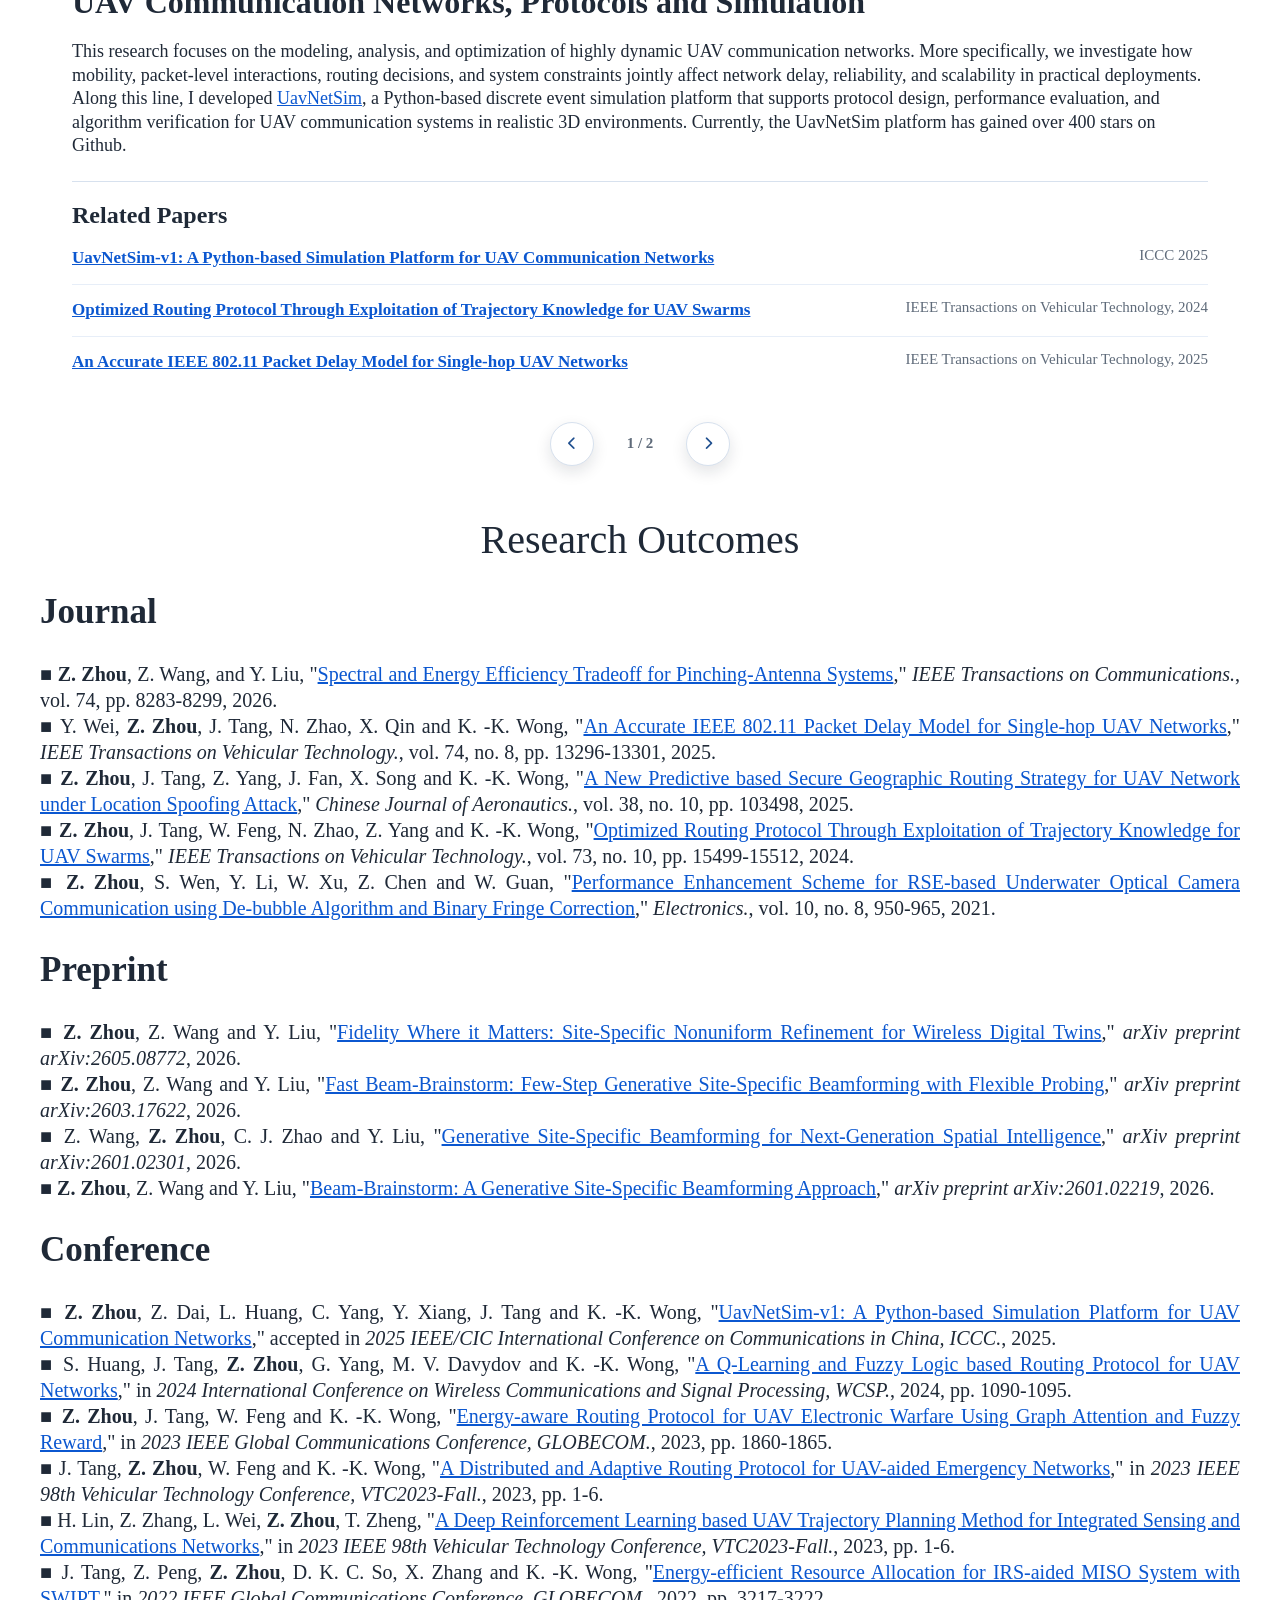
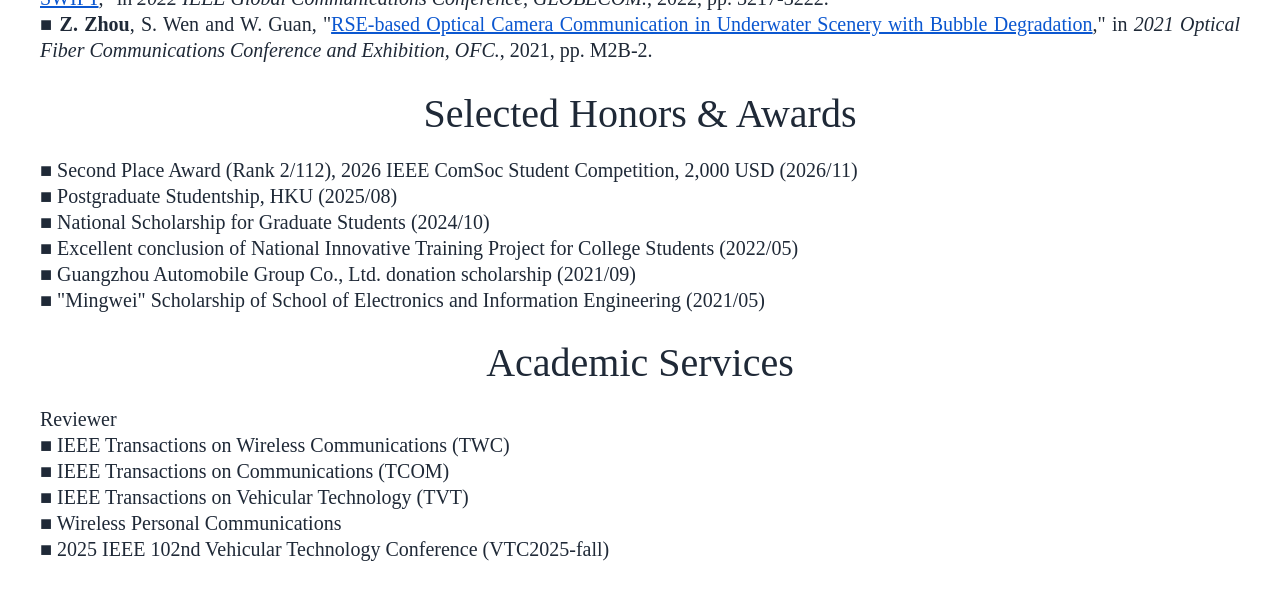
==== commit ecf690f5: "Update index.html" ====
--- a/index.html
+++ b/index.html
@@ -48,7 +48,8 @@
     <div class="main-text">
       <h1>News</h1>
       <p>
-        2026/11: 🥳 Our UavNetSim received the Second Place Award (2nd out of 112 teams) in the 2026 IEEE ComSoc Student Competition, with a 2,000 USD prize! <br>
+        2026/11: 🥳 Our paper "<a href="https://arxiv.org/abs/2611.32164">Strategic Beam Brainstorming for Generative Site-Specific Beamforming</a>" is now available on ArXiv! <br>
+        2026/11: 🎉 Our UavNetSim received the Second Place Award (2nd out of 112 teams) in the 2026 IEEE ComSoc Student Competition, with a 2,000 USD prize! <br>
         2026/11: 📢 I will be serving as a volunteer at IEEE GLOBECOM 2026. <br>
         2026/08: 📢 I will be serving as a TPC member for IEEE GLOBECOM Workshops 2026-PASS for NGWC. <br>
       </p>
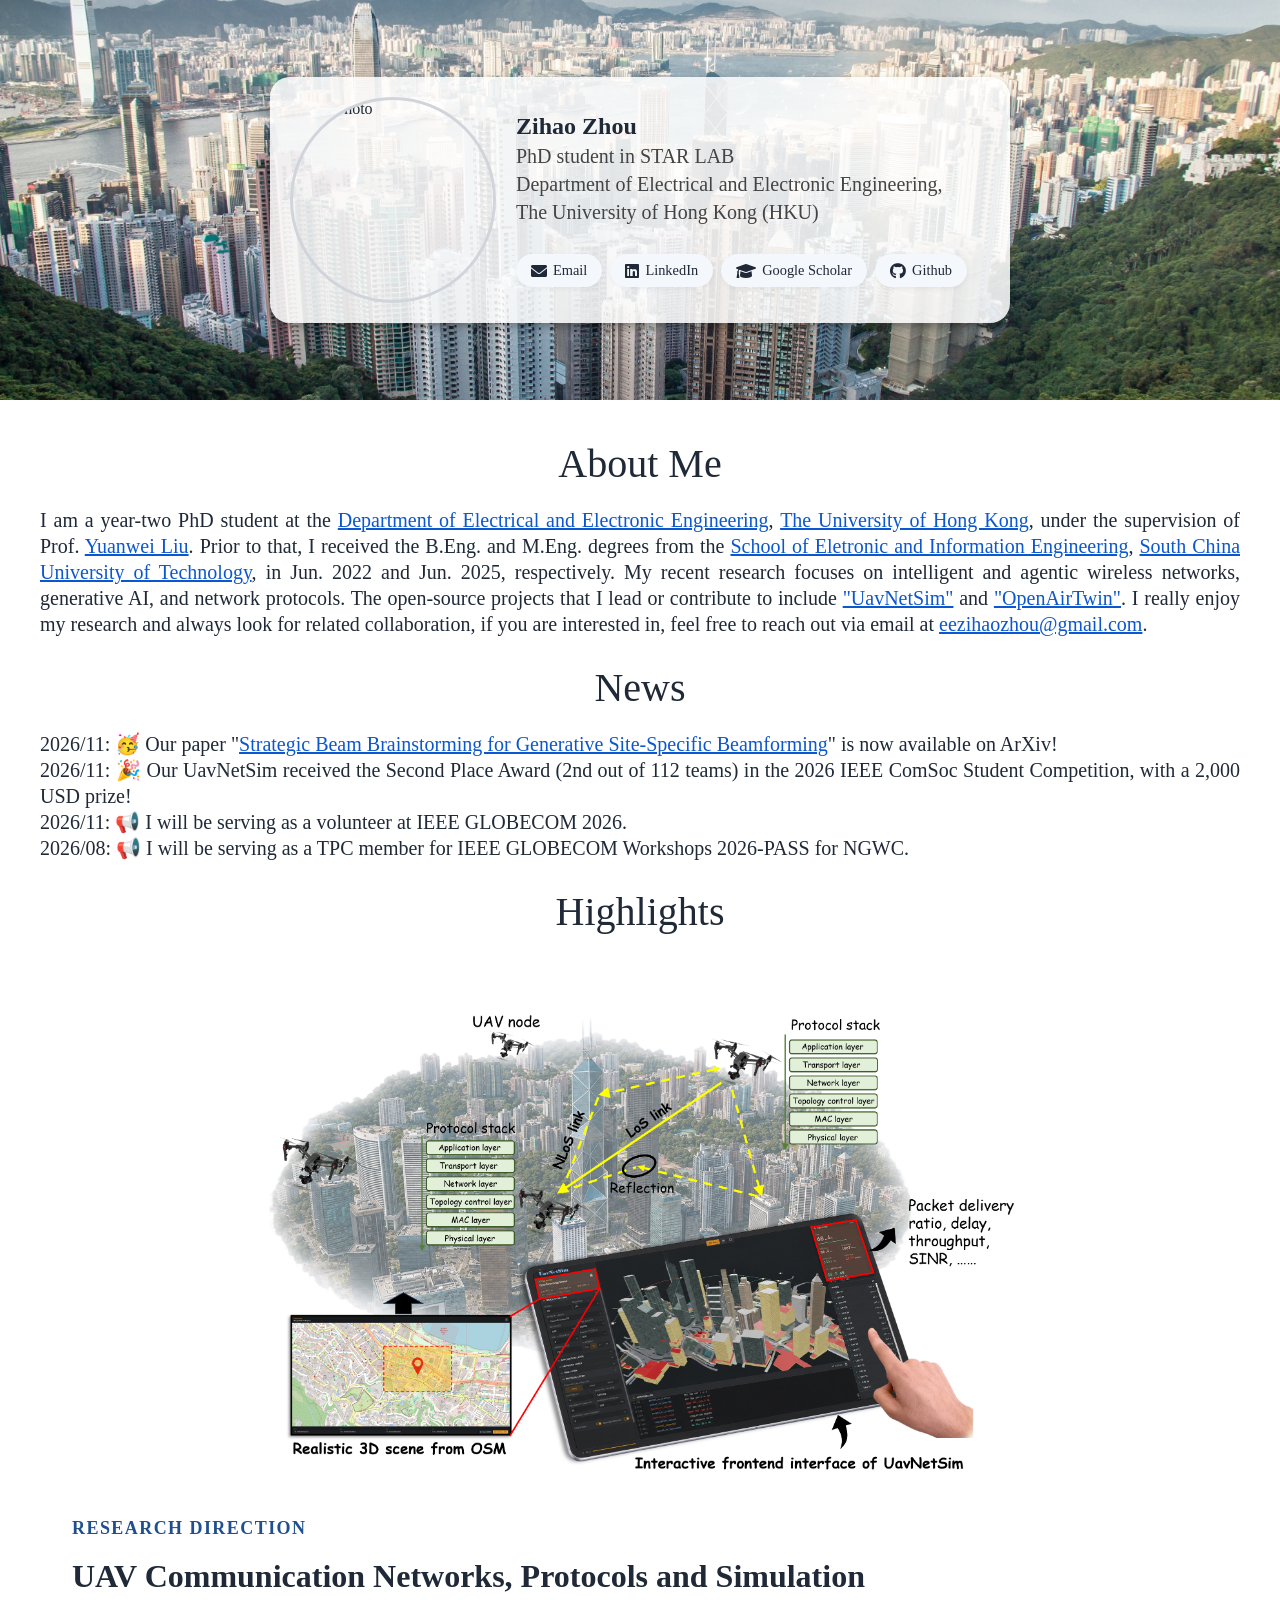
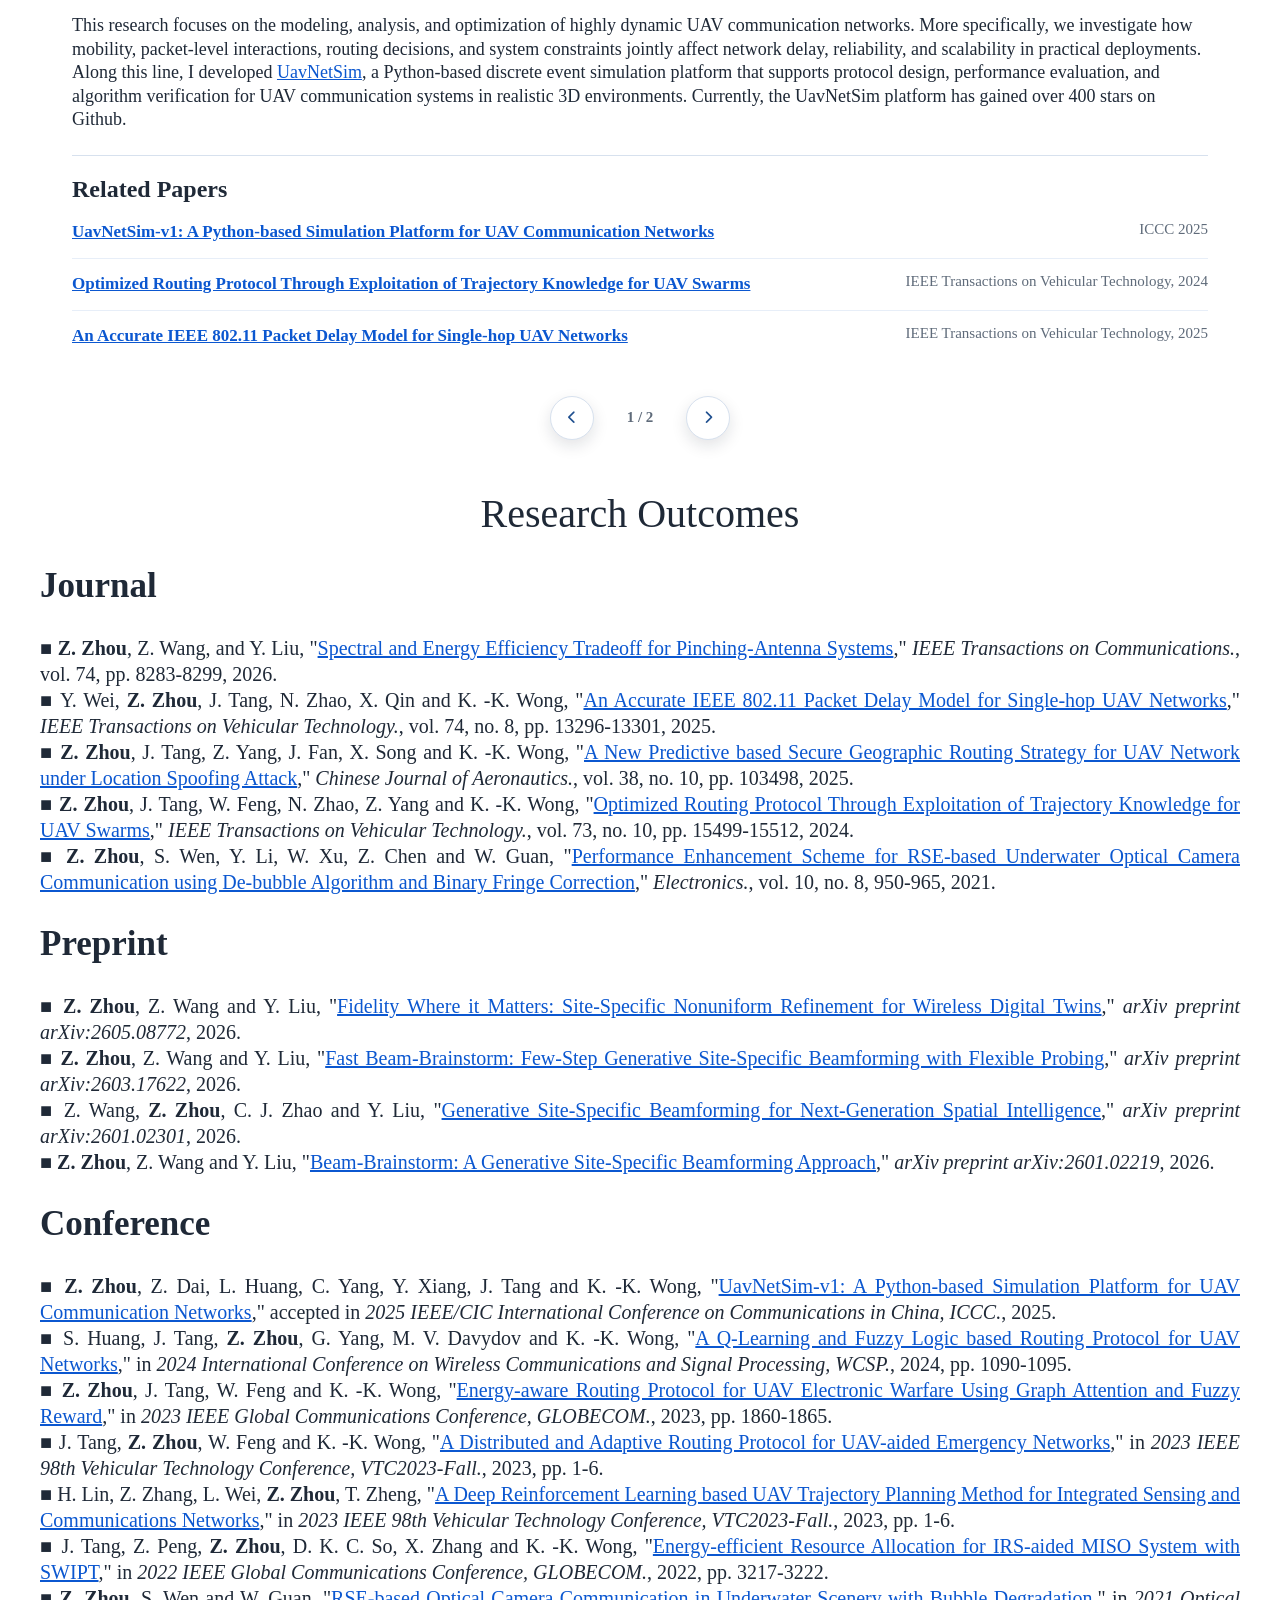
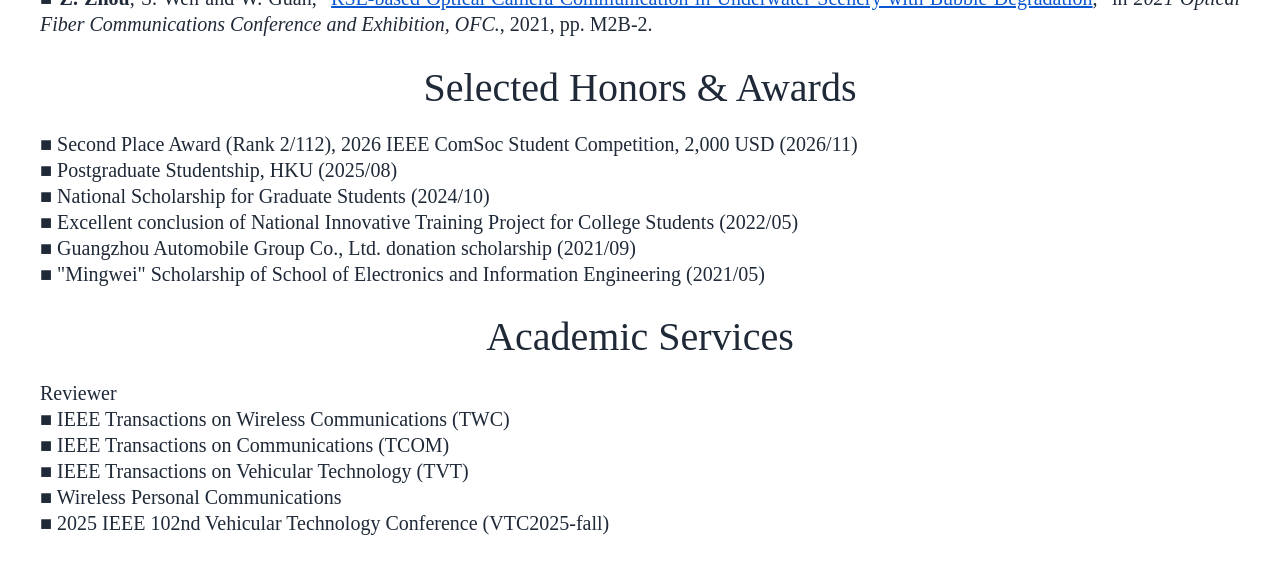
==== commit 69a0a6c0: "Update index.html" ====
--- a/index.html
+++ b/index.html
@@ -40,7 +40,7 @@
         <a href="https://www.scut.edu.cn/new/">South China University of Technology</a>, in Jun. 2022 and Jun. 2025, respectively. My recent research focuses on
         intelligent and agentic wireless networks, generative AI, and network protocols. The open-source projects that I lead or contribute to include 
         <a href="https://github.com/Zihao-Felix-Zhou/UavNetSim">"UavNetSim"</a> and <a href="https://github.com/HKUOpenSource/OpenAirTwin">"OpenAirTwin"</a>.
-        I really enjoy my research and always look for related colaboration, if you are interested to chat with me,
+        I really enjoy my research and always look for related collaboration, if you are interested in,
         feel free to reach out via email at <a href="mailto:eezihaozhou@gmail.com">eezihaozhou@gmail.com</a>.
       </p>
     </div>
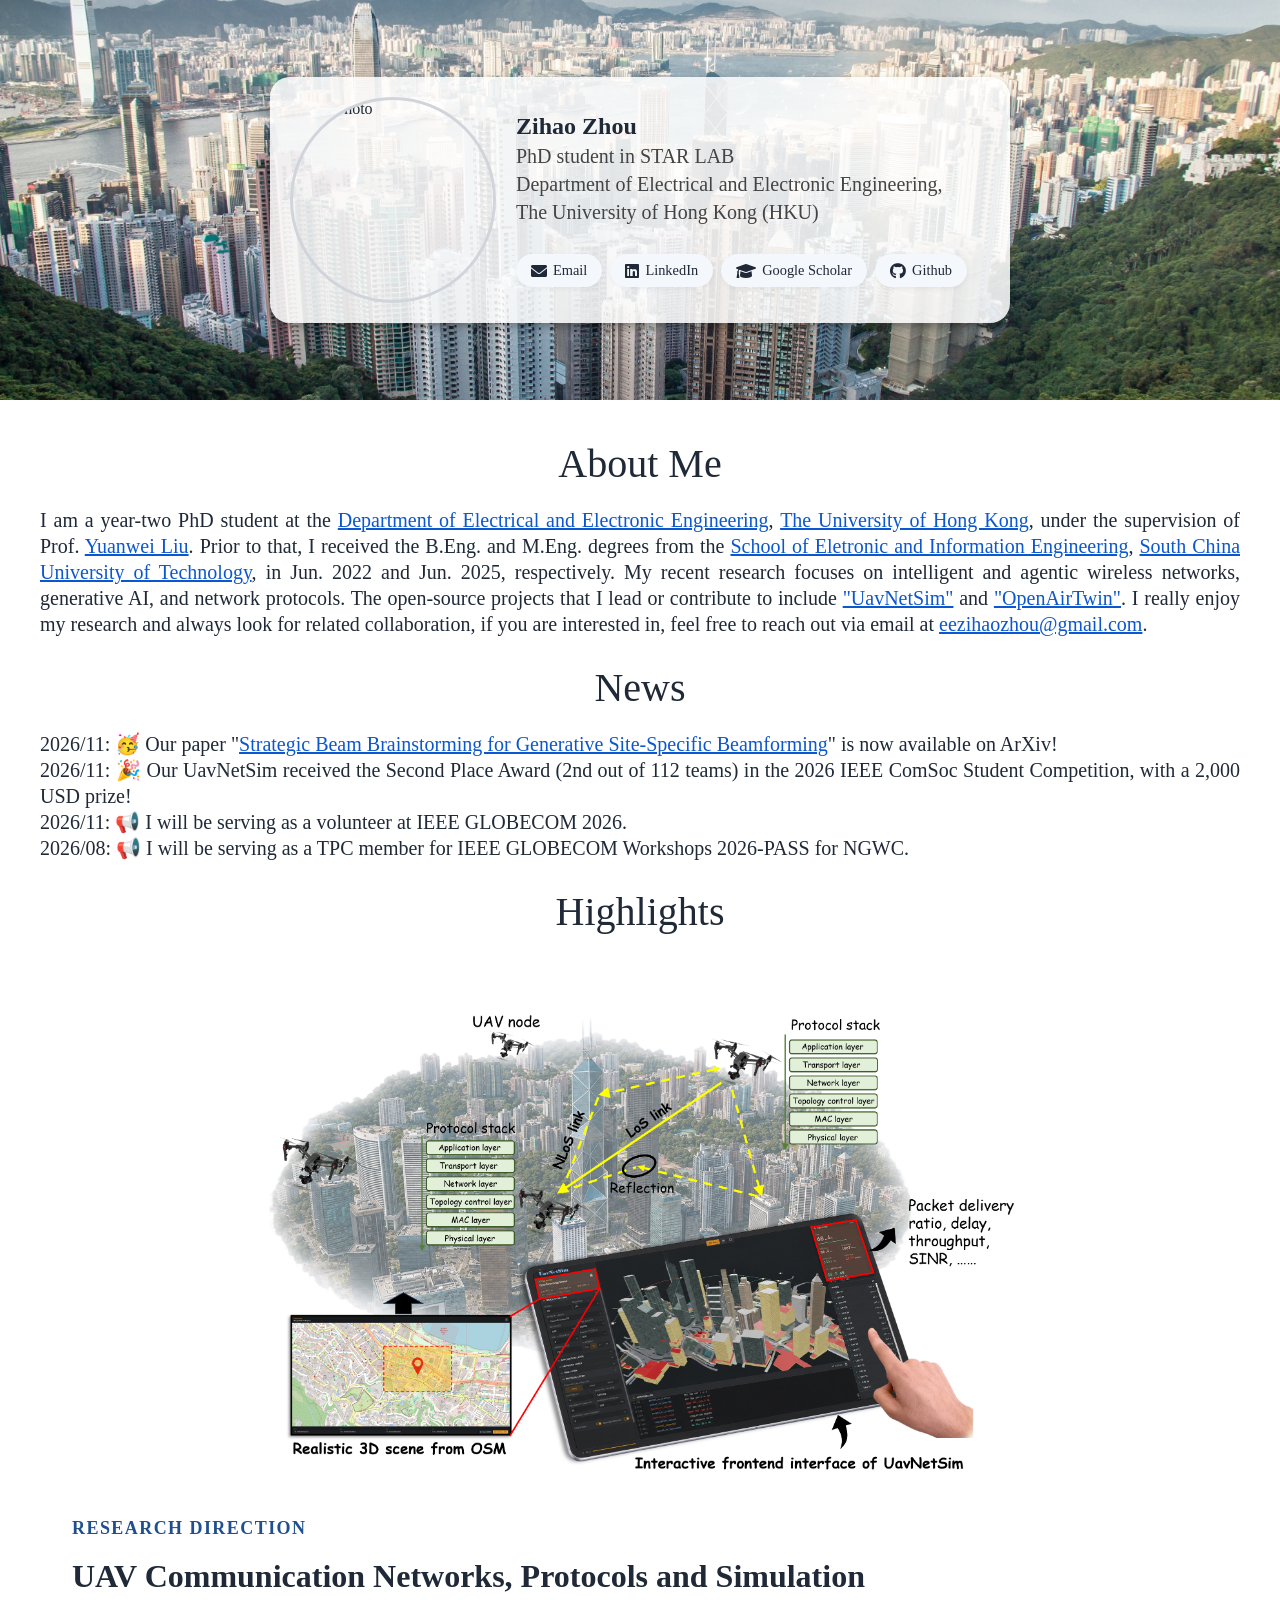
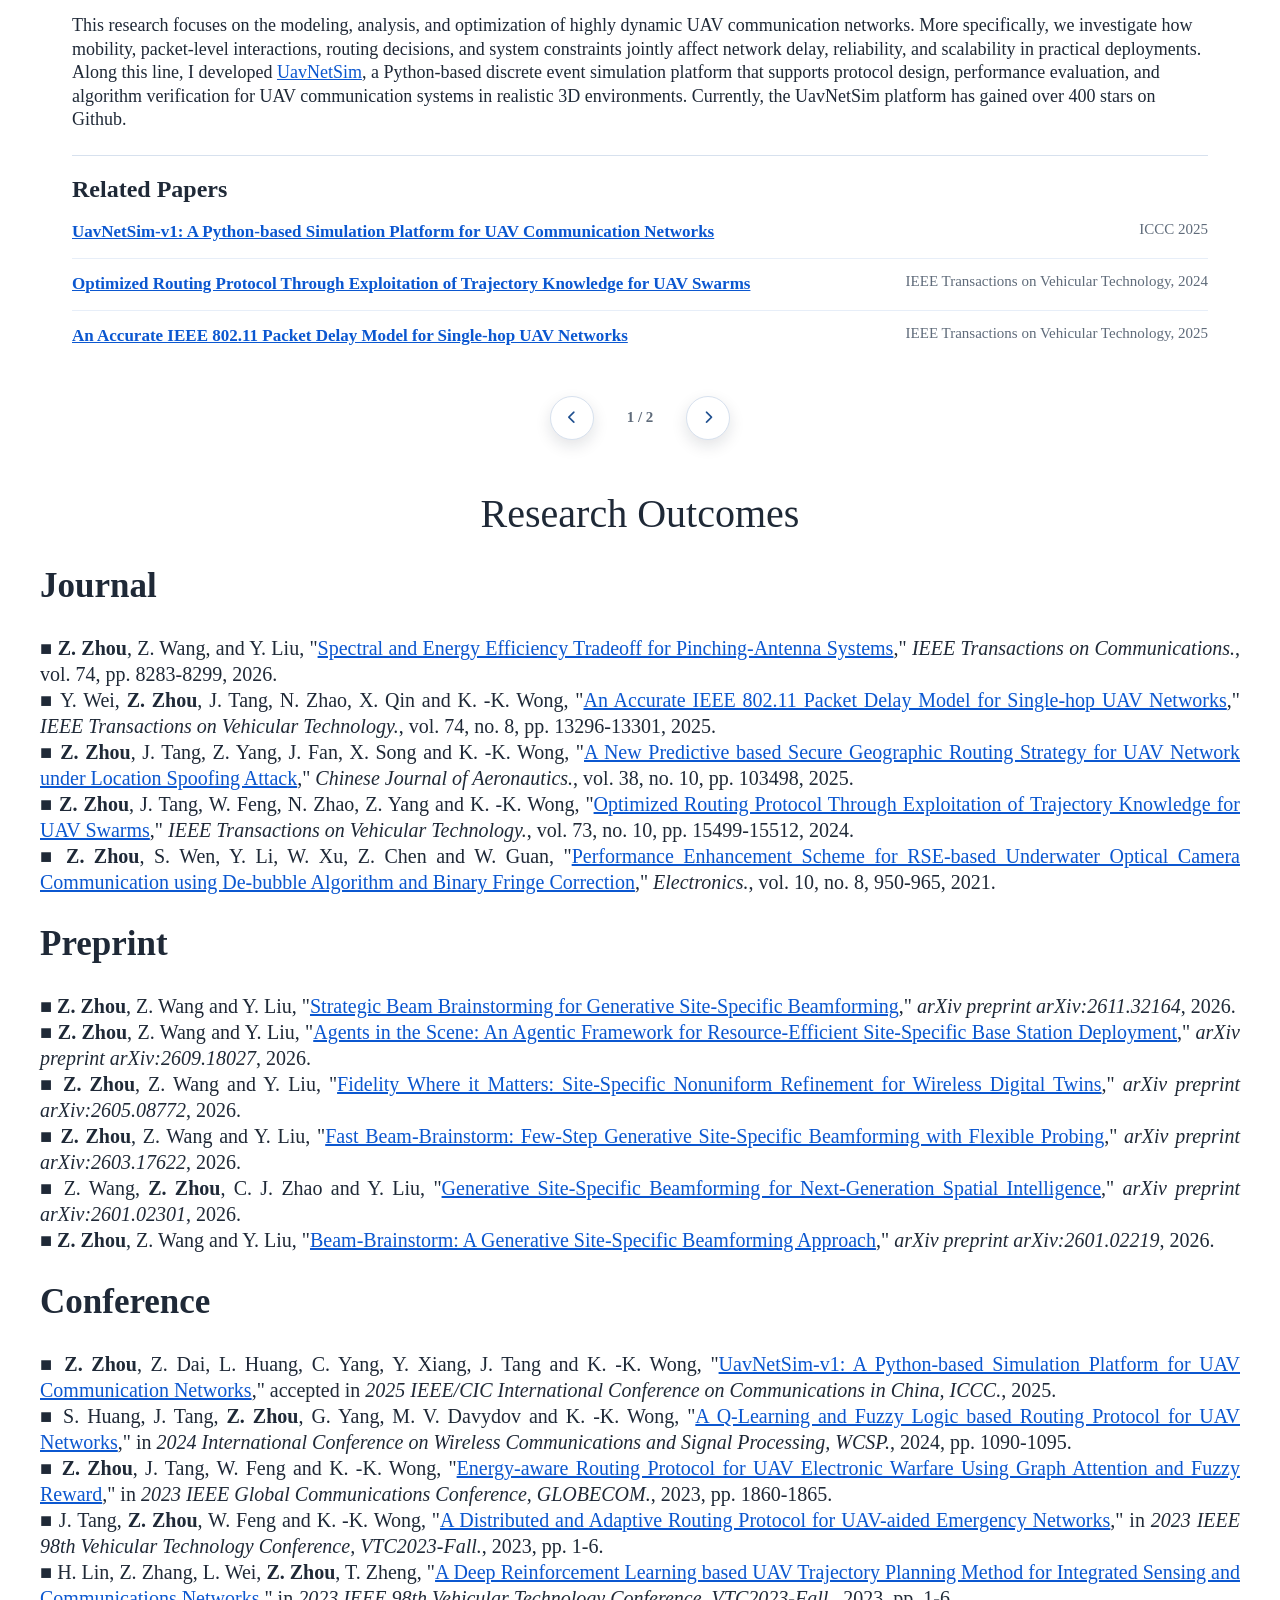
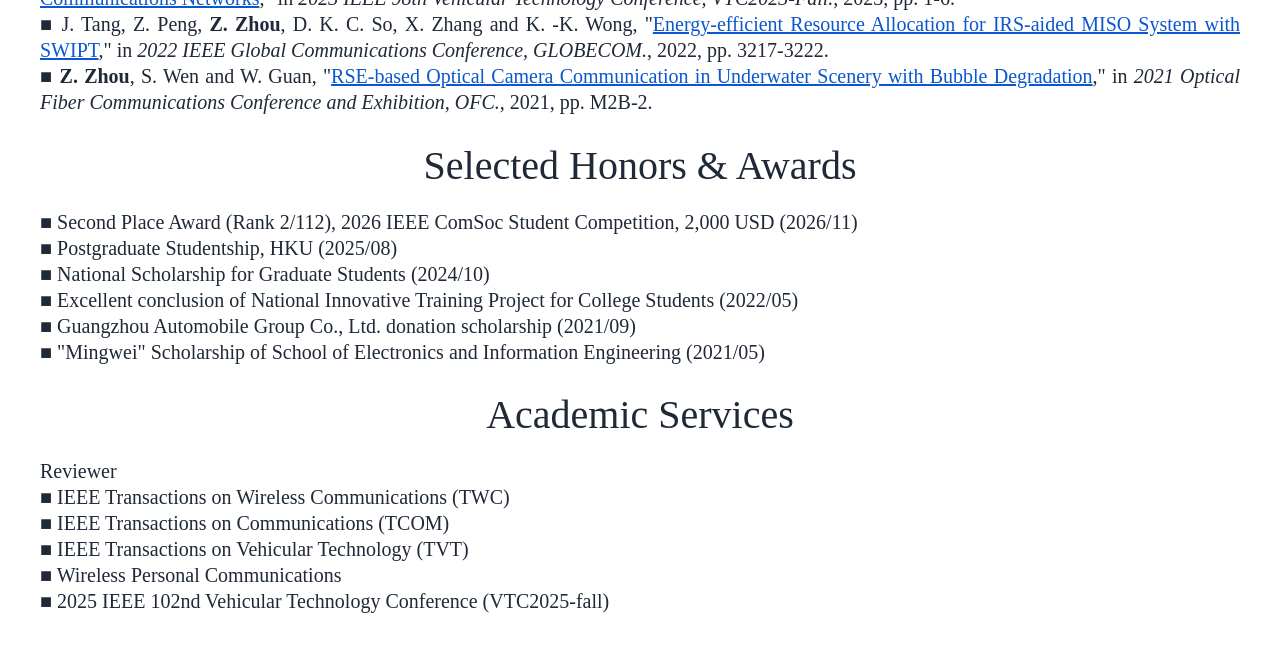
==== commit 14464eb6: "Update index.html" ====
--- a/index.html
+++ b/index.html
@@ -187,6 +187,14 @@
       <h2 style="text-align: left;">Preprint</h2>
       <p>
         &#9632; <b>Z. Zhou</b>, Z. Wang and Y. Liu,
+        "<a href="https://arxiv.org/abs/2611.32164">Strategic Beam Brainstorming for Generative Site-Specific Beamforming</a>,"
+        <i>arXiv preprint	arXiv:2611.32164</i>, 2026. <br>
+
+        &#9632; <b>Z. Zhou</b>, Z. Wang and Y. Liu,
+        "<a href="https://arxiv.org/abs/2609.18027">Agents in the Scene: An Agentic Framework for Resource-Efficient Site-Specific Base Station Deployment</a>,"
+        <i>arXiv preprint	arXiv:2609.18027</i>, 2026. <br>
+        
+        &#9632; <b>Z. Zhou</b>, Z. Wang and Y. Liu,
         "<a href="https://arxiv.org/abs/2605.08772">Fidelity Where it Matters: Site-Specific Nonuniform Refinement for Wireless Digital Twins</a>,"
         <i>arXiv preprint arXiv:2605.08772</i>, 2026. <br>
         
